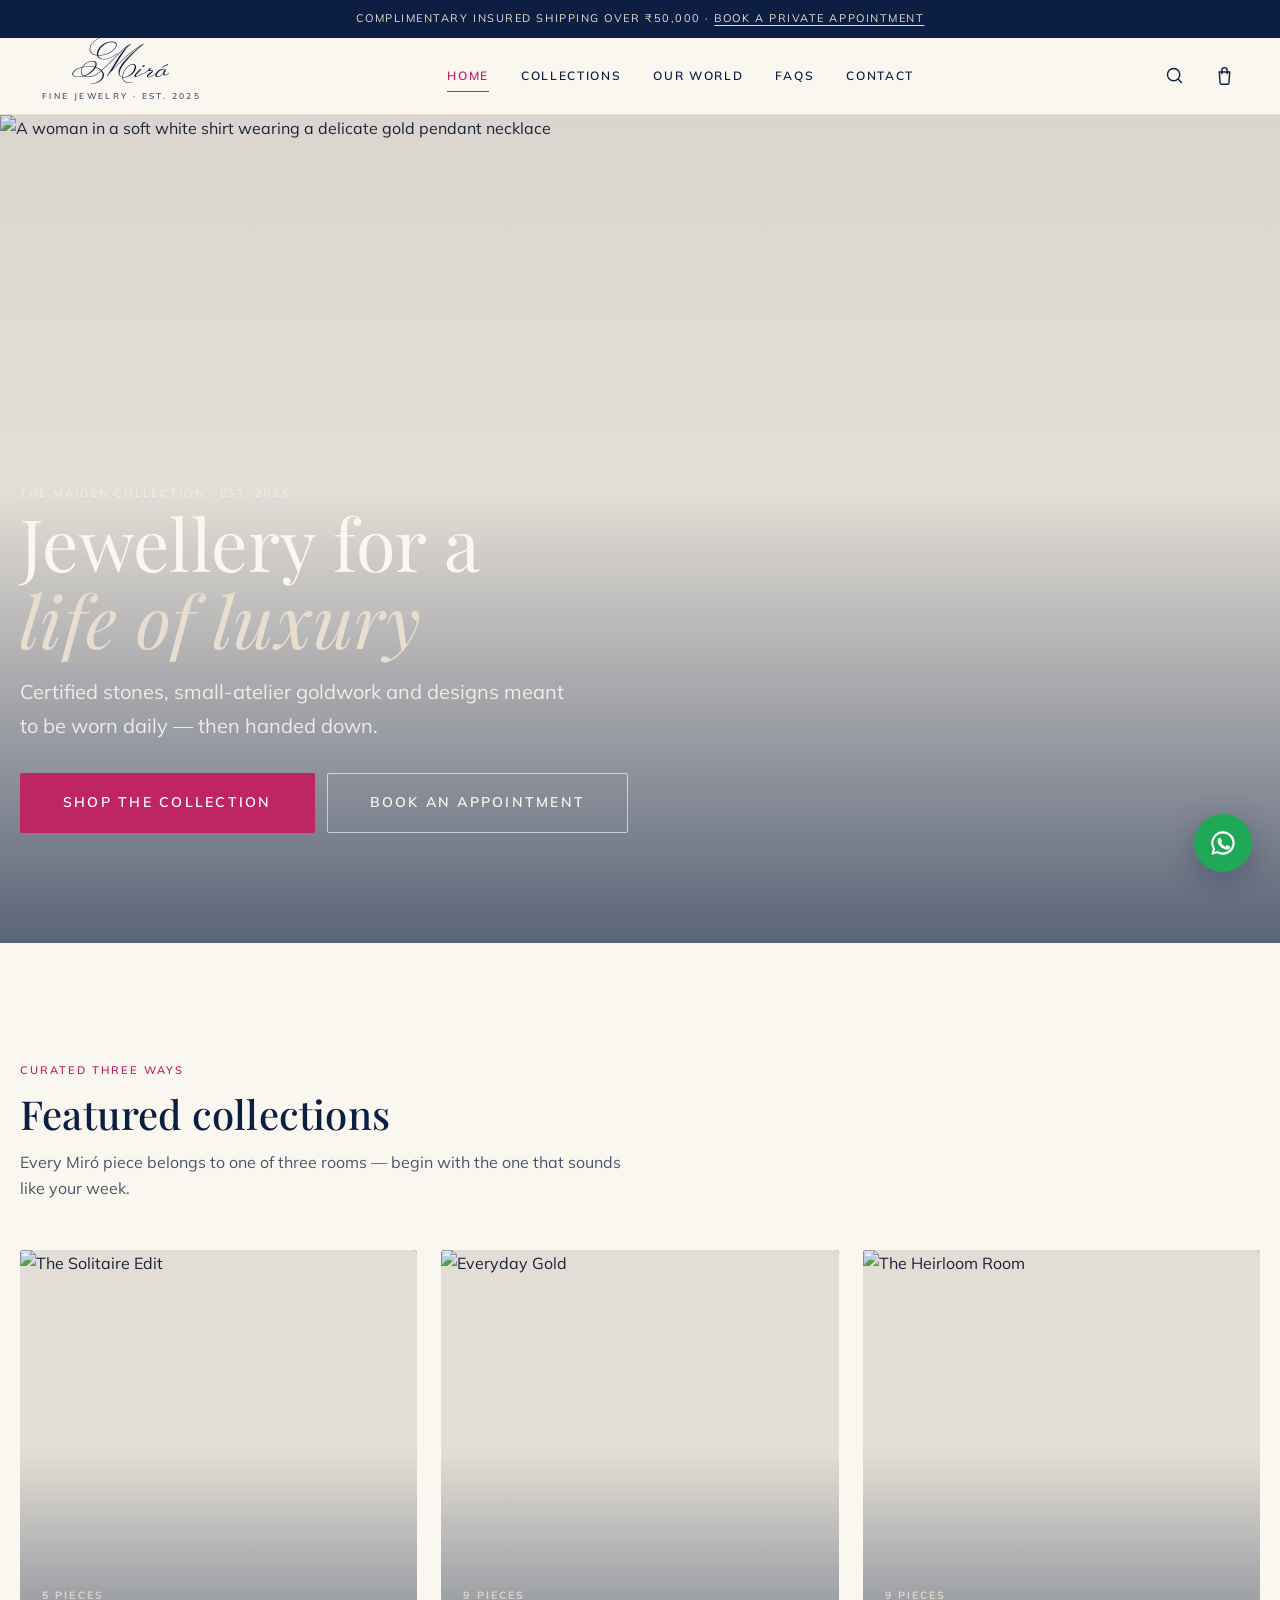
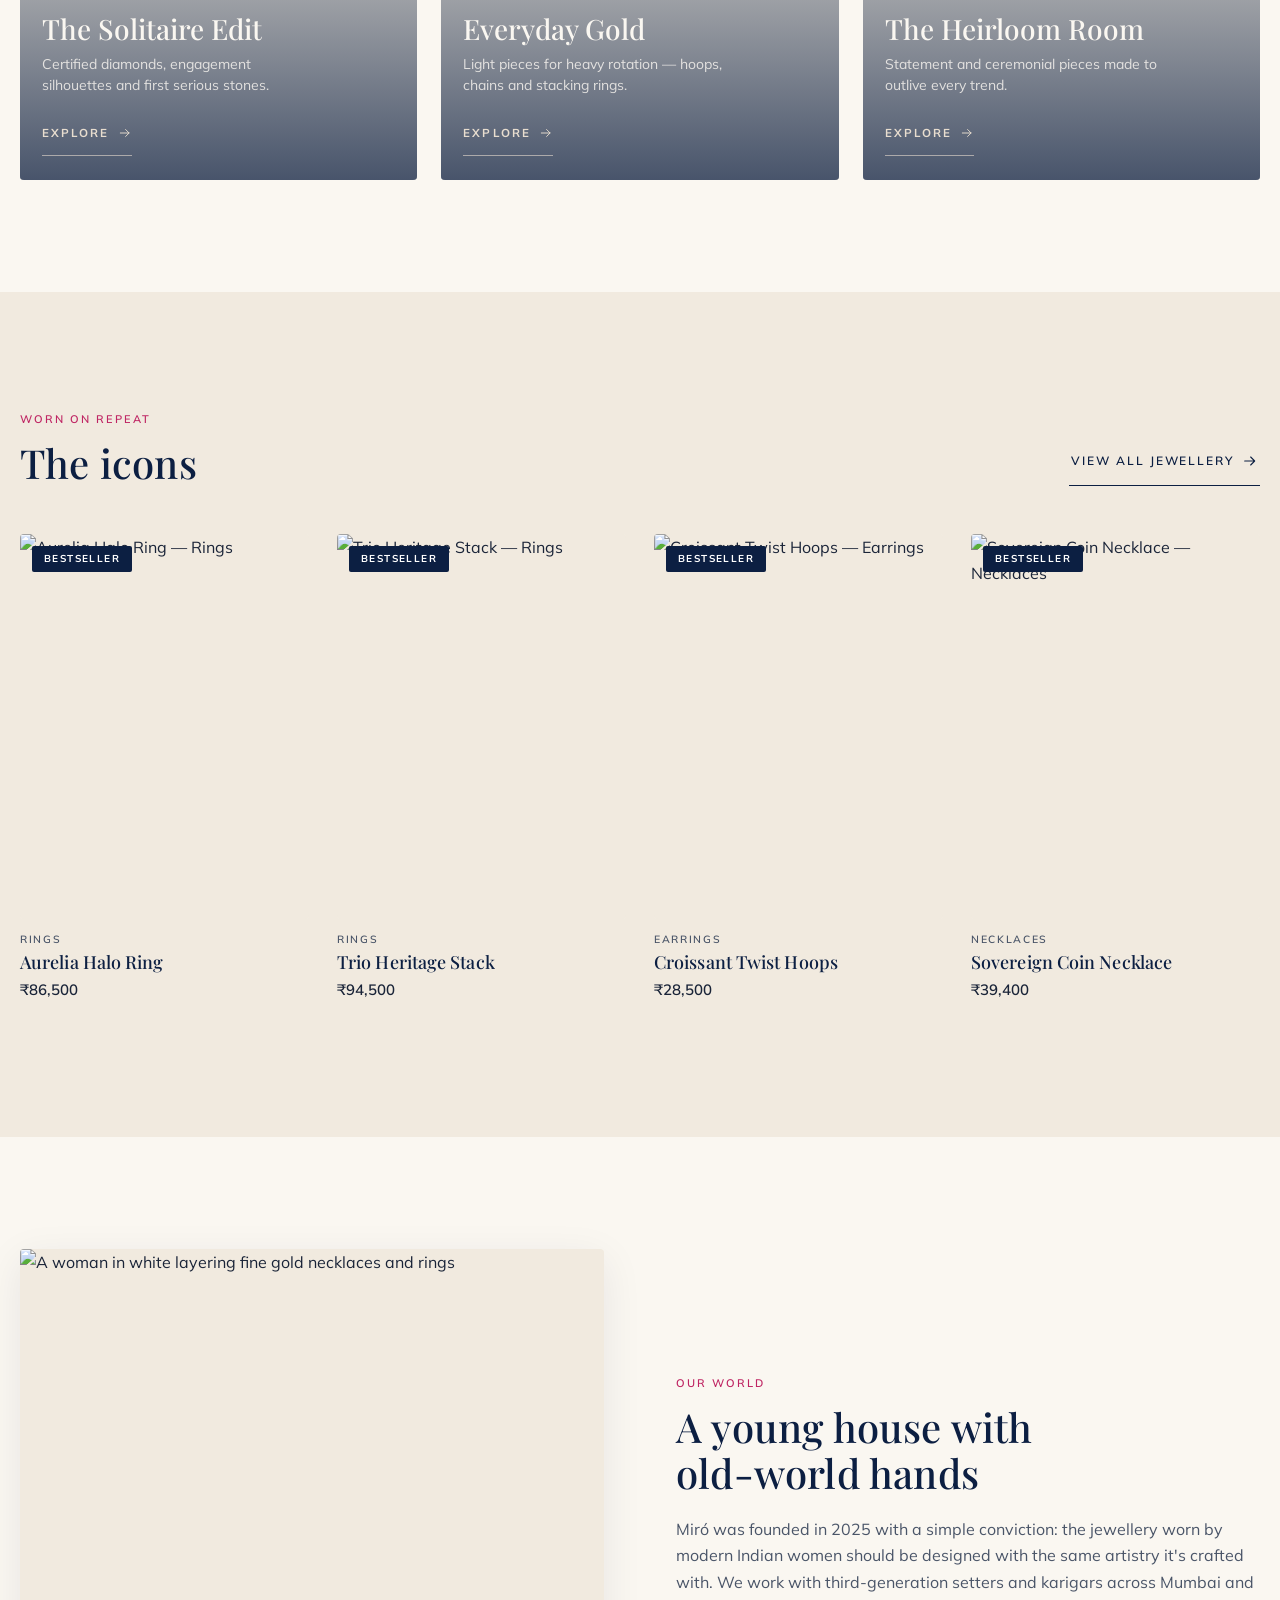
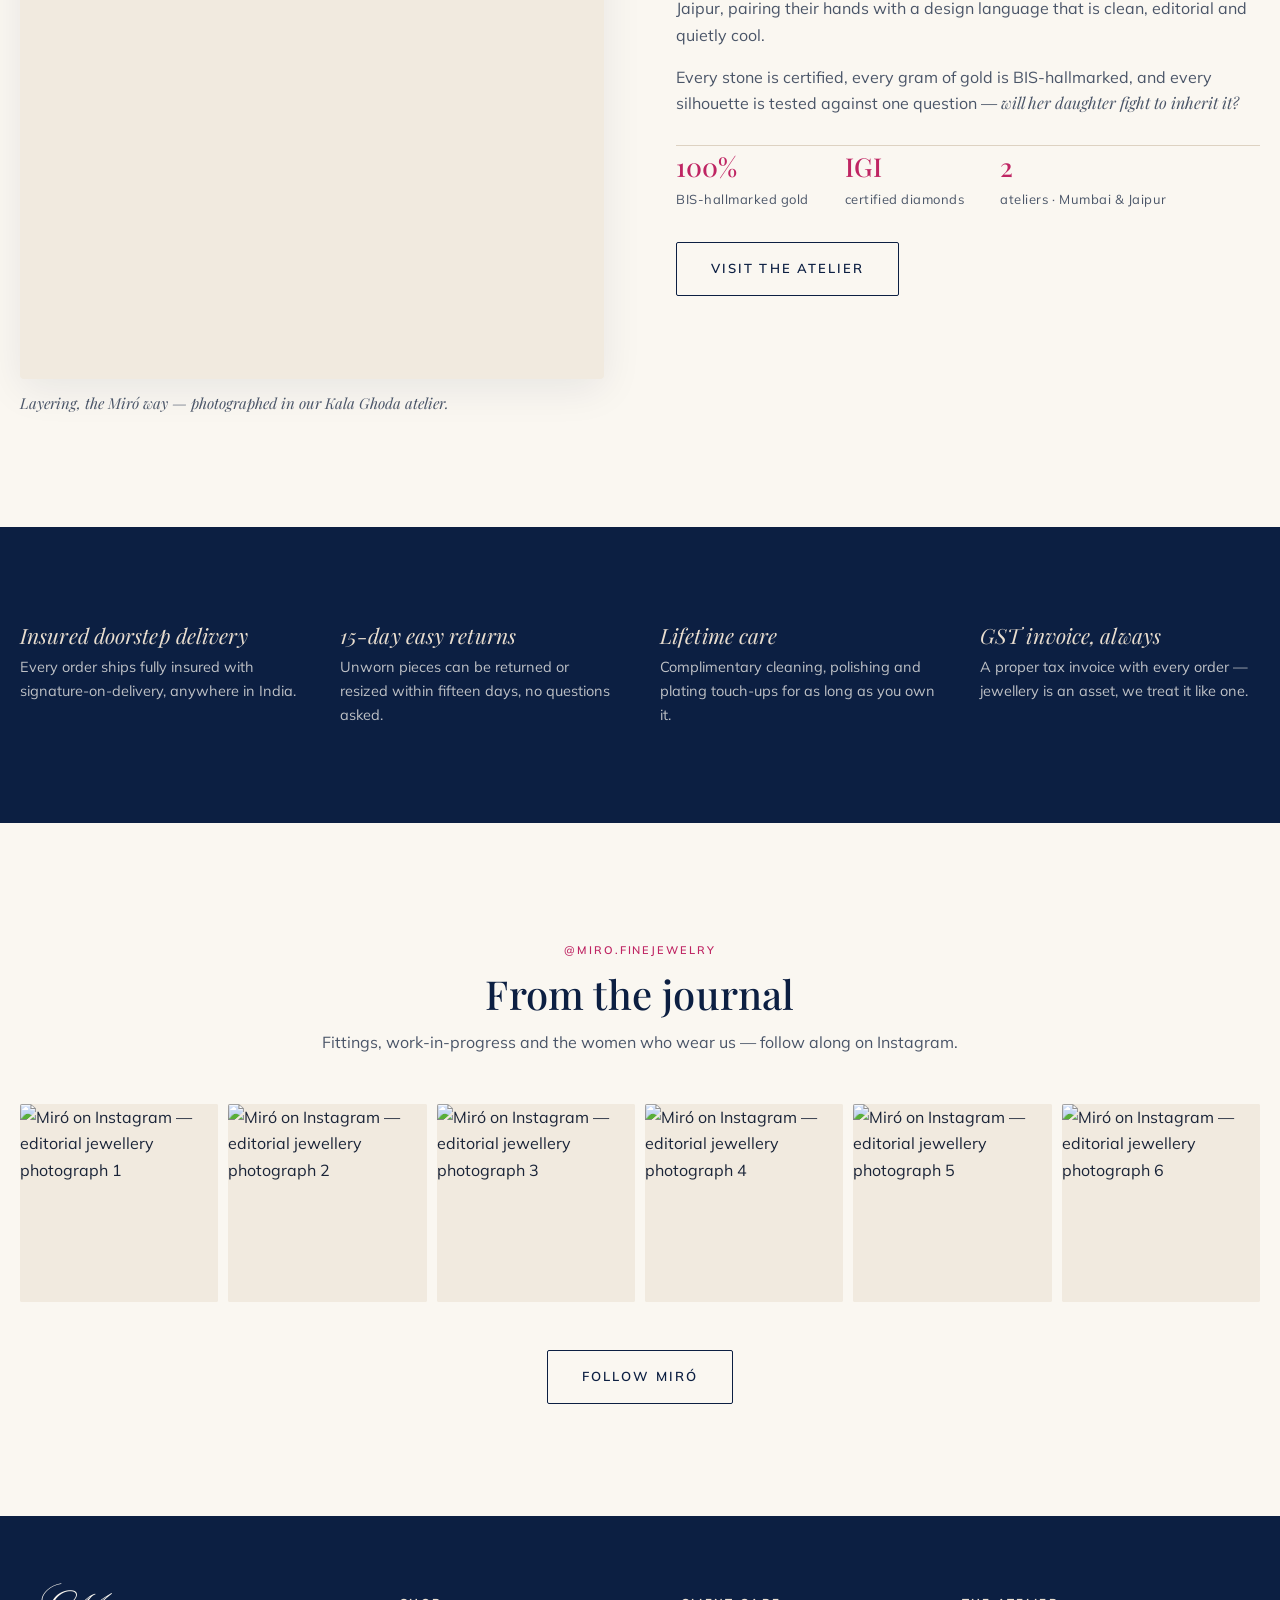
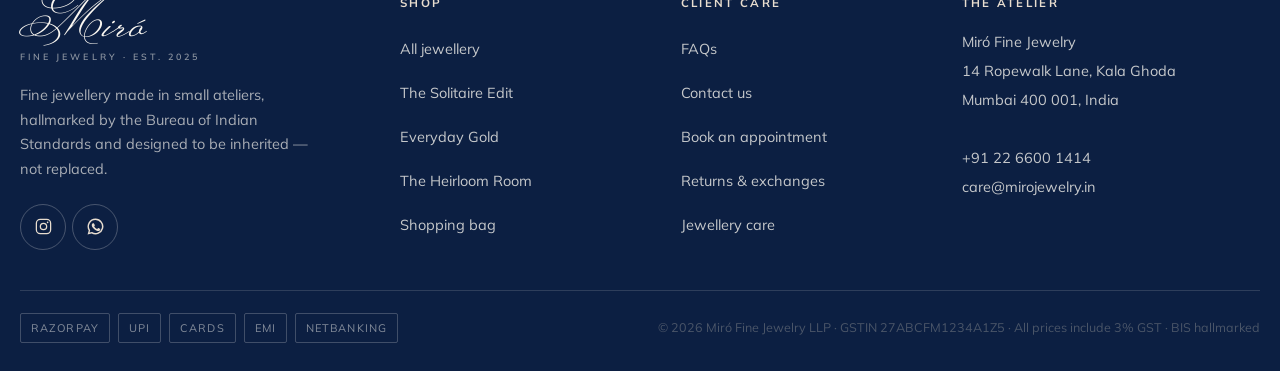
==== index.html @ 03d9c85d "Initial commit: Miró fine-jewelry static site" ====
<!DOCTYPE html>
<html lang="en">
<head>
  <meta charset="UTF-8">
  <meta name="viewport" content="width=device-width, initial-scale=1.0">
  <title>Miró Fine Jewelry — Luxury Jewellery, Made to be Inherited</title>
  <meta name="description" content="Miró is a fine jewellery house crafting BIS-hallmarked rings, earrings, necklaces and bracelets in small Indian ateliers. Certified diamonds, everyday gold and heirloom pieces.">
  <link rel="preconnect" href="https://fonts.googleapis.com">
  <link rel="preconnect" href="https://fonts.gstatic.com" crossorigin>
  <link href="https://fonts.googleapis.com/css2?family=Playfair+Display:ital,wght@0,400;0,500;0,600;1,400;1,500&family=Mulish:wght@300;400;500;600;700&family=Monsieur+La+Doulaise&display=swap" rel="stylesheet">
  <link rel="icon" href="data:image/svg+xml,%3Csvg xmlns='http://www.w3.org/2000/svg' viewBox='0 0 100 100'%3E%3Ccircle cx='50' cy='50' r='48' fill='%23bf2563'/%3E%3Ctext x='50' y='68' font-size='58' text-anchor='middle' fill='%23e8ddcf' font-family='Georgia,serif' font-style='italic'%3EM%3C/text%3E%3C/svg%3E">
  <link rel="stylesheet" href="assets/css/main.css">
  <link rel="stylesheet" href="assets/css/home.css">
  <script src="assets/js/analytics.js"></script>
</head>
<body data-page="home">
  <a class="skip-link" href="#main">Skip to content</a>
  <div id="site-chrome-top"></div>

  <main id="main">

    <!-- ============ Hero banner ============ -->
    <section class="hero" aria-label="Featured">
      <picture class="hero__media">
        <img
          src="https://images.unsplash.com/photo-1611652022419-a9419f74343d?w=1800&q=80&auto=format"
          alt="A woman in a soft white shirt wearing a delicate gold pendant necklace"
          fetchpriority="high">
      </picture>
      <div class="hero__veil" aria-hidden="true"></div>
      <div class="hero__content container">
        <p class="eyebrow eyebrow--teal reveal">The maiden collection · Est. 2025</p>
        <h1 class="display hero__title reveal reveal--d1">Jewellery for a<br>
          <em class="h-serif-italic">life of luxury</em></h1>
        <p class="hero__sub lede reveal reveal--d2">Certified stones, small-atelier goldwork and designs
          meant to be worn daily — then handed down.</p>
        <div class="hero__ctas reveal reveal--d3">
          <a class="btn btn--lg" href="collections.html">Shop the collection</a>
          <a class="btn btn--lg btn--ghost-light" href="contact.html">Book an appointment</a>
        </div>
      </div>
    </section>

    <!-- ============ Featured collections (3, side by side) ============ -->
    <section class="section" aria-labelledby="collections-title">
      <div class="container">
        <div class="section-head reveal">
          <p class="eyebrow">Curated three ways</p>
          <h2 id="collections-title">Featured collections</h2>
          <p class="measure">Every Miró piece belongs to one of three rooms — begin with the one
            that sounds like your week.</p>
        </div>
        <div class="grid grid--3 collection-grid js-collections reveal"></div>
      </div>
    </section>

    <!-- ============ Bestsellers rail ============ -->
    <section class="section section--cream-soft" aria-labelledby="bestsellers-title">
      <div class="container">
        <div class="section-head section-head--row reveal">
          <div>
            <p class="eyebrow">Worn on repeat</p>
            <h2 id="bestsellers-title">The icons</h2>
          </div>
          <a class="btn--text" href="collections.html">View all jewellery
            <svg viewBox="0 0 24 24" fill="none" stroke="currentColor" stroke-width="1.6" width="16" height="16" aria-hidden="true"><path d="M4 12h15M13 6l6 6-6 6" stroke-linecap="round" stroke-linejoin="round"/></svg>
          </a>
        </div>
        <div class="rail js-bestsellers reveal"></div>
      </div>
    </section>

    <!-- ============ About us — text with photo ============ -->
    <section class="section about" id="our-world" aria-labelledby="about-title">
      <div class="container about__grid">
        <figure class="about__media reveal">
          <img
            src="https://images.unsplash.com/photo-1633934542430-0905ccb5f050?w=1100&q=80&auto=format"
            alt="A woman in white layering fine gold necklaces and rings"
            loading="lazy" width="1100" height="1375">
          <figcaption class="about__caption h-serif-italic">Layering, the Miró way — photographed in our Kala Ghoda atelier.</figcaption>
        </figure>
        <div class="about__copy">
          <p class="eyebrow reveal">Our world</p>
          <h2 class="reveal reveal--d1">A young house with<br>old-world hands</h2>
          <div class="flow reveal reveal--d2">
            <p>Miró was founded in 2025 with a simple conviction: the jewellery worn by modern Indian
              women should be designed with the same artistry it's crafted with. We work with
              third-generation setters and karigars across Mumbai and Jaipur, pairing their hands with
              a design language that is clean, editorial and quietly cool.</p>
            <p>Every stone is certified, every gram of gold is BIS-hallmarked, and every silhouette is
              tested against one question — <em class="h-serif-italic">will her daughter fight to
              inherit it?</em></p>
          </div>
          <ul class="about__facts reveal reveal--d3" role="list">
            <li><strong>100%</strong><span>BIS-hallmarked gold</span></li>
            <li><strong>IGI</strong><span>certified diamonds</span></li>
            <li><strong>2</strong><span>ateliers · Mumbai &amp; Jaipur</span></li>
          </ul>
          <a class="btn btn--outline mt-5 reveal reveal--d3" href="contact.html">Visit the atelier</a>
        </div>
      </div>
    </section>

    <!-- ============ Service promises ============ -->
    <section class="section--navy promises" aria-label="Our promises">
      <div class="container">
        <ul class="promises__list" role="list">
          <li class="reveal">
            <h3 class="h-serif-italic">Insured doorstep delivery</h3>
            <p>Every order ships fully insured with signature-on-delivery, anywhere in India.</p>
          </li>
          <li class="reveal reveal--d1">
            <h3 class="h-serif-italic">15-day easy returns</h3>
            <p>Unworn pieces can be returned or resized within fifteen days, no questions asked.</p>
          </li>
          <li class="reveal reveal--d2">
            <h3 class="h-serif-italic">Lifetime care</h3>
            <p>Complimentary cleaning, polishing and plating touch-ups for as long as you own it.</p>
          </li>
          <li class="reveal reveal--d3">
            <h3 class="h-serif-italic">GST invoice, always</h3>
            <p>A proper tax invoice with every order — jewellery is an asset, we treat it like one.</p>
          </li>
        </ul>
      </div>
    </section>

    <!-- ============ Instagram gallery ============ -->
    <section class="section" aria-labelledby="insta-title">
      <div class="container">
        <div class="section-head text-center reveal">
          <p class="eyebrow">@miro.finejewelry</p>
          <h2 id="insta-title">From the journal</h2>
          <p>Fittings, work-in-progress and the women who wear us — follow along on Instagram.</p>
        </div>
      </div>
      <div class="container--wide container insta js-instagram reveal"></div>
      <div class="text-center mt-6 reveal">
        <a class="btn btn--outline" href="https://instagram.com/miro.finejewelry" target="_blank" rel="noopener">Follow Miró</a>
      </div>
    </section>

  </main>

  <div id="site-chrome-bottom"></div>
  <script src="assets/js/store.js"></script>
  <script src="assets/js/layout.js"></script>
  <script src="assets/js/home.js"></script>
</body>
</html>
---- assets/css/main.css ----
/* ============================================================
   Miró — Fine Jewelry · Design System
   Palette ratios per brand guide: raspberry+cream dominant,
   navy+teal secondary, copper/maroon hints only.
   Mobile-first. Base styles target ~375px.
   ============================================================ */

:root {
  /* Brand palette (from brand guidelines) */
  --raspberry: #bf2563;
  --raspberry-dark: #a11c53;
  --raspberry-tint: #f7e3ec;
  --cream: #e8ddcf;
  --cream-soft: #f1eadf;
  --navy: #0c1f42;
  --navy-soft: #16294f;
  --teal: #19908d;
  --teal-text: #0e6d6a; /* darker tier for teal *text* on light bg (AA); keep --teal for icons/fills */
  --teal-tint: #e2f0ef;
  --copper: #b54e26;
  --maroon: #6d1313;

  /* Derived neutrals */
  --paper: #faf7f1;
  --ink: #1a2438;
  --ink-soft: #4a5568;
  --line: #ddd2c2;
  --line-soft: #e9e1d4;
  --white: #ffffff;

  /* Type */
  /* Brief specifies Miller (title) + Avenir (body). Miller is a licensed
     print face with no free web version, so it leads the stack — a licensed
     install is honoured automatically — and Playfair Display (loaded from
     Google Fonts) is the matched web fallback everyone else sees. */
  --font-title: "Miller Display", "Miller", "Playfair Display", Georgia, "Times New Roman", serif;
  --font-body: "Avenir Next", "Avenir", "Mulish", "Helvetica Neue", Arial, sans-serif;
  --font-script: "Monsieur La Doulaise", "Snell Roundhand", cursive;

  /* Rhythm */
  --space-1: 4px;  --space-2: 8px;  --space-3: 16px; --space-4: 24px;
  --space-5: 32px; --space-6: 48px; --space-7: 64px; --space-8: 96px;
  --radius: 2px;
  --radius-lg: 4px;
  --shadow-soft: 0 10px 40px rgba(12, 31, 66, 0.08);
  --shadow-lift: 0 18px 60px rgba(12, 31, 66, 0.14);
  --header-h: 64px;
  --announce-h: 38px;
  --ease: cubic-bezier(0.25, 0.1, 0.25, 1);
}

/* ---------- Reset ---------- */
*, *::before, *::after { box-sizing: border-box; }
* { margin: 0; }
html { -webkit-text-size-adjust: 100%; scroll-behavior: smooth; }
body {
  font-family: var(--font-body);
  font-size: 16px;
  line-height: 1.65;
  color: var(--ink);
  background: var(--paper);
  -webkit-font-smoothing: antialiased;
  text-rendering: optimizeLegibility;
}
img, svg, video { display: block; max-width: 100%; }
img { height: auto; background: var(--cream-soft); }
input, button, textarea, select { font: inherit; color: inherit; }
button { cursor: pointer; background: none; border: none; padding: 0; }
a { color: inherit; text-decoration: none; }
ul[role="list"], ol[role="list"] { list-style: none; padding: 0; }
:focus-visible { outline: 2px solid var(--raspberry); outline-offset: 3px; border-radius: 1px; }

/* ---------- Typography ---------- */
h1, h2, h3, h4, .h-serif {
  font-family: var(--font-title);
  font-weight: 500;
  line-height: 1.15;
  color: var(--navy);
  letter-spacing: 0.005em;
}
h1 { font-size: clamp(34px, 6vw, 56px); }
h2 { font-size: clamp(28px, 4.5vw, 40px); }
h3 { font-size: clamp(20px, 3vw, 24px); }
h4 { font-size: 18px; }
.display { font-size: clamp(40px, 8vw, 72px); font-weight: 400; line-height: 1.06; }
.h-serif-italic { font-family: var(--font-title); font-style: italic; font-weight: 400; }
p { color: var(--ink-soft); }
.lede { font-size: clamp(17px, 2.2vw, 20px); line-height: 1.7; }
.eyebrow {
  display: inline-block;
  font-size: 11px;
  font-weight: 600;
  letter-spacing: 0.18em;
  text-transform: uppercase;
  color: var(--raspberry);
}
.eyebrow--navy { color: var(--navy); }
.eyebrow--teal { color: var(--teal-text); }
.measure { max-width: 62ch; }
.text-center { text-align: center; }
.muted { color: var(--ink-soft); }

.logo-script {
  font-family: var(--font-script);
  font-weight: 400;
  color: var(--navy);
  line-height: 1;
  letter-spacing: 0.01em;
}

/* ---------- Layout helpers ---------- */
.container { width: 100%; max-width: 1280px; margin-inline: auto; padding-inline: 20px; }
.container--narrow { max-width: 860px; }
.container--wide { max-width: 1440px; }
.section { padding-block: clamp(56px, 9vw, 112px); }
.section--tight { padding-block: clamp(36px, 6vw, 72px); }
.section--cream { background: var(--cream); }
.section--cream-soft { background: var(--cream-soft); }
.section--navy { background: var(--navy); }
.section--navy h1, .section--navy h2, .section--navy h3 { color: var(--paper); }
.section--navy p { color: rgba(250, 247, 241, 0.75); }
.grid { display: grid; gap: 20px; }
@media (min-width: 600px) {
  .grid--2 { grid-template-columns: repeat(2, 1fr); }
  .grid--3 { grid-template-columns: repeat(2, 1fr); }
  .grid--4 { grid-template-columns: repeat(2, 1fr); }
}
@media (min-width: 900px) {
  .grid--3 { grid-template-columns: repeat(3, 1fr); }
  .grid--4 { grid-template-columns: repeat(4, 1fr); }
  .grid { gap: 28px; }
}
.hairline { border: 0; border-top: 1px solid var(--line); }
.sr-only {
  position: absolute; width: 1px; height: 1px; padding: 0; margin: -1px;
  overflow: hidden; clip: rect(0 0 0 0); white-space: nowrap; border: 0;
}
.skip-link {
  position: absolute; top: -48px; left: 16px; z-index: 200;
  background: var(--navy); color: var(--paper);
  padding: 12px 20px; border-radius: var(--radius);
  transition: top 0.2s var(--ease);
}
.skip-link:focus { top: 12px; }

/* ---------- Buttons (large tap targets — client priority) ---------- */
.btn {
  display: inline-flex; align-items: center; justify-content: center; gap: 10px;
  min-height: 54px; padding: 14px 34px;
  background: var(--raspberry); color: var(--white);
  font-size: 13px; font-weight: 600; letter-spacing: 0.16em; text-transform: uppercase;
  border: 1px solid var(--raspberry); border-radius: var(--radius);
  transition: background 0.25s var(--ease), border-color 0.25s var(--ease),
              color 0.25s var(--ease), transform 0.25s var(--ease);
  -webkit-tap-highlight-color: transparent;
}
.btn:hover { background: var(--raspberry-dark); border-color: var(--raspberry-dark); }
.btn:active { transform: translateY(1px); }
.btn--outline { background: transparent; color: var(--navy); border-color: var(--navy); }
.btn--outline:hover { background: var(--navy); border-color: var(--navy); color: var(--paper); }
.btn--light { background: var(--paper); color: var(--navy); border-color: var(--paper); }
.btn--light:hover { background: var(--cream); border-color: var(--cream); }
.btn--ghost-light { background: transparent; color: var(--paper); border-color: rgba(250,247,241,.65); }
.btn--ghost-light:hover { background: rgba(250,247,241,.12); border-color: var(--paper); }
.btn--block { width: 100%; }
.btn--lg { min-height: 60px; padding: 16px 42px; font-size: 14px; }
.btn[disabled], .btn.is-disabled { opacity: 0.5; pointer-events: none; }
.btn--text {
  display: inline-flex; align-items: center; gap: 8px;
  min-height: 48px; padding: 8px 2px;
  font-size: 12px; font-weight: 600; letter-spacing: 0.16em; text-transform: uppercase;
  color: var(--navy); border-bottom: 1px solid var(--navy);
  transition: color 0.25s var(--ease), border-color 0.25s var(--ease), gap 0.25s var(--ease);
}
.btn--text:hover { color: var(--raspberry); border-color: var(--raspberry); gap: 12px; }
.btn--text.on-dark { color: var(--paper); border-color: rgba(250,247,241,.6); }
.btn--text.on-dark:hover { color: var(--cream); border-color: var(--cream); }

/* ---------- Badges ---------- */
.badge {
  display: inline-flex; align-items: center;
  padding: 5px 12px;
  font-size: 10px; font-weight: 700; letter-spacing: 0.14em; text-transform: uppercase;
  background: var(--teal); color: var(--white); border-radius: var(--radius);
}
.badge--new { background: var(--raspberry); }
.badge--bestseller { background: var(--navy); }
.badge--sale { background: var(--maroon); }

/* ---------- Forms ---------- */
.field { display: flex; flex-direction: column; gap: 8px; }
.field label {
  font-size: 12px; font-weight: 600; letter-spacing: 0.1em; text-transform: uppercase;
  color: var(--navy);
}
.field .hint { font-size: 13px; color: var(--ink-soft); }
.field .error-msg { font-size: 13px; color: var(--maroon); display: none; }
.field.has-error .error-msg { display: block; }
.field.has-error .input, .field.has-error .select, .field.has-error .textarea { border-color: var(--maroon); }
.input, .select, .textarea {
  width: 100%; min-height: 52px; padding: 14px 16px;
  background: var(--white); border: 1px solid var(--line); border-radius: var(--radius);
  color: var(--ink); transition: border-color 0.2s var(--ease), box-shadow 0.2s var(--ease);
  appearance: none;
}
.textarea { min-height: 140px; resize: vertical; }
.input:focus, .select:focus, .textarea:focus {
  outline: none; border-color: var(--raspberry);
  box-shadow: 0 0 0 3px rgba(191, 37, 99, 0.12);
}
.input::placeholder, .textarea::placeholder { color: #9aa1af; }
.select {
  background-image: url("data:image/svg+xml,%3Csvg xmlns='http://www.w3.org/2000/svg' width='12' height='8' viewBox='0 0 12 8'%3E%3Cpath d='M1 1l5 5 5-5' stroke='%230c1f42' stroke-width='1.5' fill='none' stroke-linecap='round'/%3E%3C/svg%3E");
  background-repeat: no-repeat; background-position: right 16px center;
  padding-right: 44px;
}
.checkbox-row { display: flex; align-items: flex-start; gap: 12px; cursor: pointer; }
.checkbox-row input[type="checkbox"] {
  width: 20px; height: 20px; margin-top: 2px; accent-color: var(--raspberry); flex: none;
}

/* ---------- Announcement bar ---------- */
.announce {
  background: var(--navy); color: var(--cream);
  font-size: 11px; letter-spacing: 0.14em; text-transform: uppercase;
  text-align: center; padding: 11px 16px; line-height: 1.45;
}
.announce a { color: var(--cream); text-decoration: underline; text-underline-offset: 3px; }

/* ---------- Header ---------- */
.site-header {
  position: sticky; top: 0; z-index: 120;
  background: rgba(250, 247, 241, 0.92);
  -webkit-backdrop-filter: blur(12px); backdrop-filter: blur(12px);
  border-bottom: 1px solid var(--line-soft);
}
.site-header__inner {
  display: flex; align-items: center; justify-content: space-between;
  gap: 12px; min-height: var(--header-h);
  max-width: 1440px; margin-inline: auto; padding-inline: 16px;
}
.site-header__logo { display: inline-flex; flex-direction: column; align-items: center; gap: 1px; padding: 6px 10px; }
.site-header__logo .logo-script { font-size: 34px; transform: translateY(-2px); }
.site-header__logo .logo-tag {
  font-size: 7.5px; letter-spacing: 0.28em; text-transform: uppercase;
  color: var(--ink-soft); font-weight: 600; white-space: nowrap;
}
.site-nav { display: none; }
.site-header__icons { display: flex; align-items: center; gap: 2px; }
.icon-btn {
  position: relative;
  display: inline-flex; align-items: center; justify-content: center;
  width: 48px; height: 48px; border-radius: 50%;
  color: var(--navy);
  transition: background 0.2s var(--ease), color 0.2s var(--ease);
}
.icon-btn:hover { background: var(--cream); color: var(--raspberry); }
.icon-btn svg { width: 21px; height: 21px; }
.cart-count {
  position: absolute; top: 5px; right: 3px;
  min-width: 18px; height: 18px; padding: 0 5px;
  display: flex; align-items: center; justify-content: center;
  background: var(--raspberry); color: var(--white);
  font-size: 10px; font-weight: 700; border-radius: 999px;
  transform: scale(0); transition: transform 0.25s var(--ease);
}
.cart-count.is-visible { transform: scale(1); }
.hamburger { display: inline-flex; }

@media (min-width: 900px) {
  .site-header__inner { padding-inline: 32px; min-height: 76px; }
  .hamburger { display: none; }
  .site-nav { display: flex; gap: 4px; }
  .site-nav a {
    display: inline-flex; align-items: center;
    padding: 12px 14px;
    font-size: 12px; font-weight: 600; letter-spacing: 0.14em; text-transform: uppercase;
    color: var(--navy); position: relative;
  }
  .site-nav a::after {
    content: ""; position: absolute; left: 14px; right: 14px; bottom: 6px;
    height: 1px; background: var(--raspberry);
    transform: scaleX(0); transform-origin: left;
    transition: transform 0.25s var(--ease);
  }
  .site-nav a:hover::after, .site-nav a[aria-current="page"]::after { transform: scaleX(1); }
  .site-nav a[aria-current="page"] { color: var(--raspberry); }
  .site-header__logo .logo-script { font-size: 40px; }
  .site-header__logo .logo-tag { font-size: 8.5px; }
}

/* ---------- Mobile drawer ---------- */
.drawer {
  position: fixed; inset: 0; z-index: 160;
  visibility: hidden; pointer-events: none;
}
.drawer.is-open { visibility: visible; pointer-events: auto; }
.drawer__scrim {
  position: absolute; inset: 0; background: rgba(12, 31, 66, 0.5);
  opacity: 0; transition: opacity 0.3s var(--ease);
}
.drawer.is-open .drawer__scrim { opacity: 1; }
.drawer__panel {
  position: absolute; top: 0; bottom: 0; left: 0;
  width: min(86vw, 380px);
  background: var(--paper);
  display: flex; flex-direction: column;
  transform: translateX(-102%);
  transition: transform 0.35s var(--ease);
  box-shadow: var(--shadow-lift);
}
.drawer.is-open .drawer__panel { transform: translateX(0); }
.drawer__head {
  display: flex; align-items: center; justify-content: space-between;
  padding: 14px 12px 14px 24px; border-bottom: 1px solid var(--line-soft);
}
.drawer__head .logo-script { font-size: 36px; }
.drawer__nav { display: flex; flex-direction: column; padding: 16px 8px; }
.drawer__nav a {
  padding: 16px 18px;
  font-size: 14px; font-weight: 600; letter-spacing: 0.12em; text-transform: uppercase;
  color: var(--navy); border-radius: var(--radius);
}
.drawer__nav a:hover, .drawer__nav a[aria-current="page"] { background: var(--cream); color: var(--raspberry); }
.drawer__foot {
  margin-top: auto; padding: 24px;
  border-top: 1px solid var(--line-soft);
  display: flex; flex-direction: column; gap: 14px;
  font-size: 14px; color: var(--ink-soft);
}
.drawer__foot a { display: inline-flex; align-items: center; gap: 10px; color: var(--navy); font-weight: 500; min-height: 48px; }
.drawer__foot svg { width: 18px; height: 18px; color: var(--teal); }

/* ---------- Search overlay ---------- */
.search-overlay {
  position: fixed; inset: 0; z-index: 170;
  background: var(--paper);
  visibility: hidden; opacity: 0;
  transition: opacity 0.3s var(--ease), visibility 0s 0.3s;
  overflow-y: auto;
}
.search-overlay.is-open { visibility: visible; opacity: 1; transition: opacity 0.3s var(--ease); }
.search-overlay__inner { max-width: 960px; margin-inline: auto; padding: 20px; }
.search-overlay__bar {
  display: flex; align-items: center; gap: 8px;
  border-bottom: 2px solid var(--navy);
  padding-bottom: 10px; margin-top: 26px;
}
.search-overlay__bar svg { width: 24px; height: 24px; color: var(--navy); flex: none; }
.search-overlay__input {
  flex: 1; min-width: 0; border: none; background: transparent; outline: none;
  font-family: var(--font-title); font-size: clamp(22px, 5vw, 34px); color: var(--navy);
}
.search-overlay__input::placeholder { color: #b6aa97; }
.search-overlay__close { position: absolute; top: 14px; right: 14px; }
.search-overlay__hint {
  margin-top: 14px; font-size: 12px; letter-spacing: 0.14em;
  text-transform: uppercase; color: var(--ink-soft);
}
.search-overlay__results { margin-top: 30px; padding-bottom: 60px; }
.search-overlay__results .grid { gap: 16px; }
.search-overlay__empty { padding: 48px 0; text-align: center; color: var(--ink-soft); }
.search-overlay__empty .h-serif-italic { font-size: 24px; color: var(--navy); display: block; margin-bottom: 8px; }

/* ---------- Product card ---------- */
.pcard { position: relative; display: flex; flex-direction: column; gap: 12px; }
.pcard__media {
  position: relative; overflow: hidden; border-radius: var(--radius-lg);
  aspect-ratio: 3 / 4; background: var(--cream-soft);
}
.pcard__media img {
  width: 100%; height: 100%; object-fit: cover;
  transition: transform 0.6s var(--ease), opacity 0.4s var(--ease);
}
.pcard:hover .pcard__media img, .pcard:focus-within .pcard__media img { transform: scale(1.05); }
.pcard__badge { position: absolute; top: 12px; left: 12px; z-index: 2; }
.pcard__body { display: flex; flex-direction: column; gap: 3px; }
.pcard__cat {
  font-size: 10.5px; font-weight: 600; letter-spacing: 0.16em;
  text-transform: uppercase; color: var(--ink-soft);
}
.pcard__name { font-family: var(--font-title); font-size: 18px; font-weight: 500; color: var(--navy); line-height: 1.3; }
.pcard__price { font-size: 15px; font-weight: 600; color: var(--ink); }
.pcard__price s { color: var(--ink-soft); font-weight: 400; margin-left: 8px; }
.pcard__link::after { content: ""; position: absolute; inset: 0; }
.pcard__link:focus-visible::after { outline: 2px solid var(--raspberry); outline-offset: 4px; }

/* ---------- Quantity stepper ---------- */
.qty {
  display: inline-flex; align-items: center;
  border: 1px solid var(--line); border-radius: var(--radius); background: var(--white);
}
.qty button {
  width: 48px; height: 48px; display: flex; align-items: center; justify-content: center;
  font-size: 20px; color: var(--navy); transition: background 0.2s var(--ease);
}
.qty button:hover { background: var(--cream-soft); }
.qty input {
  width: 44px; height: 48px; text-align: center; border: none; background: transparent;
  font-weight: 600; -moz-appearance: textfield;
}
.qty input::-webkit-outer-spin-button, .qty input::-webkit-inner-spin-button { -webkit-appearance: none; }

/* ---------- Option chips (metal / size selectors) ---------- */
.chips { display: flex; flex-wrap: wrap; gap: 10px; }
.chip {
  display: inline-flex; align-items: center; justify-content: center;
  min-height: 48px; min-width: 52px; padding: 10px 18px;
  border: 1px solid var(--line); border-radius: var(--radius);
  background: var(--white); color: var(--ink);
  font-size: 13px; font-weight: 500;
  transition: border-color 0.2s var(--ease), background 0.2s var(--ease), color 0.2s var(--ease);
}
.chip:hover { border-color: var(--navy); }
.chip[aria-pressed="true"], .chip.is-selected {
  border-color: var(--navy); background: var(--navy); color: var(--paper);
}

/* ---------- Accordion ---------- */
.accordion { border-top: 1px solid var(--line); }
.accordion__item { border-bottom: 1px solid var(--line); }
.accordion__trigger {
  width: 100%; display: flex; align-items: center; justify-content: space-between; gap: 16px;
  padding: 20px 4px; text-align: left;
  font-family: var(--font-title); font-size: 17px; font-weight: 500; color: var(--navy);
  transition: color 0.2s var(--ease);
}
.accordion__trigger:hover { color: var(--raspberry); }
.accordion__icon { flex: none; width: 22px; height: 22px; position: relative; }
.accordion__icon::before, .accordion__icon::after {
  content: ""; position: absolute; inset: 0; margin: auto;
  background: currentColor; transition: transform 0.3s var(--ease);
}
.accordion__icon::before { width: 14px; height: 1.5px; }
.accordion__icon::after { width: 1.5px; height: 14px; }
.accordion__trigger[aria-expanded="true"] .accordion__icon::after { transform: rotate(90deg); }
.accordion__panel { overflow: hidden; max-height: 0; transition: max-height 0.35s var(--ease); }
.accordion__content { padding: 2px 4px 24px; color: var(--ink-soft); }
.accordion__content p + p { margin-top: 10px; }

/* ---------- Footer ---------- */
.site-footer { background: var(--navy); color: rgba(250, 247, 241, 0.78); }
.site-footer a { transition: color 0.2s var(--ease); }
.site-footer a:hover { color: var(--cream); }
.site-footer__main {
  display: grid; gap: 40px;
  padding: clamp(48px, 7vw, 80px) 0 40px;
}
.site-footer__brand .logo-script { color: var(--paper); font-size: 52px; }
.site-footer__brand .logo-tag {
  display: block; margin-top: 2px;
  font-size: 9px; letter-spacing: 0.34em; text-transform: uppercase;
  color: rgba(250, 247, 241, 0.55); font-weight: 600;
}
.site-footer__brand p { margin-top: 18px; max-width: 34ch; font-size: 14.5px; line-height: 1.7; color: rgba(250, 247, 241, 0.66); }
.site-footer__social { display: flex; gap: 6px; margin-top: 22px; }
.site-footer__social a {
  display: inline-flex; align-items: center; justify-content: center;
  width: 46px; height: 46px; border: 1px solid rgba(250, 247, 241, 0.25); border-radius: 50%;
  color: var(--cream);
}
.site-footer__social a:hover { border-color: var(--cream); background: rgba(250,247,241,.08); }
.site-footer__social svg { width: 19px; height: 19px; }
.site-footer__col h4 {
  font-family: var(--font-body); font-size: 11.5px; font-weight: 700;
  letter-spacing: 0.2em; text-transform: uppercase; color: var(--cream);
  margin-bottom: 18px;
}
.site-footer__col ul { list-style: none; padding: 0; display: flex; flex-direction: column; gap: 0; }
.site-footer__col li a { display: inline-flex; min-height: 44px; align-items: center; font-size: 14.5px; }
.site-footer__col address { font-style: normal; font-size: 14.5px; line-height: 2; }
.site-footer__bottom {
  border-top: 1px solid rgba(250, 247, 241, 0.14);
  padding: 22px 0 28px;
  display: flex; flex-direction: column; gap: 12px;
  font-size: 12.5px; color: rgba(250, 247, 241, 0.5);
}
.site-footer__pay { display: flex; align-items: center; flex-wrap: wrap; gap: 8px; font-size: 11px; letter-spacing: 0.1em; text-transform: uppercase; }
.site-footer__pay span { border: 1px solid rgba(250,247,241,.22); border-radius: var(--radius); padding: 5px 10px; }
@media (min-width: 700px) {
  .site-footer__main { grid-template-columns: 1.4fr 1fr 1fr 1.2fr; gap: 32px; }
  .site-footer__bottom { flex-direction: row; align-items: center; justify-content: space-between; }
}

/* ---------- WhatsApp float ---------- */
.wa-float {
  position: fixed; right: 18px; bottom: 18px; z-index: 110;
  display: flex; align-items: center; justify-content: center;
  width: 58px; height: 58px; border-radius: 50%;
  background: #1fa855; color: var(--white);
  box-shadow: 0 10px 30px rgba(12, 31, 66, 0.28);
  transition: transform 0.25s var(--ease), box-shadow 0.25s var(--ease);
}
.wa-float:hover { transform: translateY(-3px) scale(1.04); box-shadow: 0 16px 40px rgba(12,31,66,.34); }
.wa-float svg { width: 28px; height: 28px; }
@media (min-width: 900px) { .wa-float { right: 28px; bottom: 28px; } }

/* ---------- Reveal on scroll ---------- */
.reveal { opacity: 0; transform: translateY(26px); transition: opacity 0.7s var(--ease), transform 0.7s var(--ease); }
.reveal.is-visible { opacity: 1; transform: none; }
.reveal--d1 { transition-delay: 0.08s; }
.reveal--d2 { transition-delay: 0.16s; }
.reveal--d3 { transition-delay: 0.24s; }
@media (prefers-reduced-motion: reduce) {
  html { scroll-behavior: auto; }
  .reveal { opacity: 1; transform: none; transition: none; }
  *, *::before, *::after { animation-duration: 0.001s !important; transition-duration: 0.001s !important; }
}

/* ---------- Page hero (shared inner-page banner) ---------- */
.page-hero { background: var(--cream); text-align: center; padding: clamp(44px, 7vw, 84px) 0; }
.page-hero .eyebrow { margin-bottom: 14px; }
/* raspberry at 11px on cream is 4.28:1 — darken inside cream heroes for AA */
.page-hero .eyebrow:not(.eyebrow--navy):not(.eyebrow--teal) { color: var(--raspberry-dark); }
.page-hero p { max-width: 56ch; margin: 14px auto 0; }

/* ---------- Breadcrumbs ---------- */
.crumbs { display: flex; flex-wrap: wrap; gap: 6px; align-items: center; font-size: 12px; letter-spacing: .08em; text-transform: uppercase; color: var(--ink-soft); }
.crumbs a { display: inline-flex; align-items: center; min-height: 44px; color: var(--ink-soft); border-bottom: 1px solid transparent; }
.crumbs a:hover { color: var(--raspberry); }
.crumbs span[aria-hidden] { color: var(--line); }
.crumbs .current { color: var(--navy); font-weight: 600; }

/* ---------- Toast ---------- */
.toast {
  position: fixed; left: 50%; bottom: 92px; z-index: 180;
  transform: translate(-50%, 20px); opacity: 0; pointer-events: none;
  background: var(--navy); color: var(--paper);
  padding: 14px 26px; border-radius: var(--radius-lg);
  font-size: 14px; box-shadow: var(--shadow-lift);
  transition: transform 0.3s var(--ease), opacity 0.3s var(--ease);
  max-width: calc(100vw - 40px); text-align: center;
}
.toast.is-visible { transform: translate(-50%, 0); opacity: 1; }
.toast a { color: var(--cream); text-decoration: underline; text-underline-offset: 3px; pointer-events: auto; }

/* ---------- Utility ---------- */
.no-scroll { overflow: hidden; }
.flow > * + * { margin-top: var(--space-3); }
.mt-2 { margin-top: var(--space-2); } .mt-3 { margin-top: var(--space-3); }
.mt-4 { margin-top: var(--space-4); } .mt-5 { margin-top: var(--space-5); }
.mt-6 { margin-top: var(--space-6); }
---- assets/css/home.css ----
/* ============================================================
   Miró — Home page styles (mobile-first)
   ============================================================ */

/* ---------- Section heads ---------- */
.section-head { margin-bottom: clamp(28px, 5vw, 48px); }
.section-head .eyebrow { margin-bottom: 12px; }
.section-head p:not(.eyebrow) { margin-top: 12px; }
.section-head--row {
  display: flex; flex-wrap: wrap; align-items: flex-end;
  justify-content: space-between; gap: 16px;
}

/* ---------- Hero ---------- */
.hero {
  position: relative;
  min-height: 86svh;
  display: flex; align-items: flex-end;
  overflow: hidden;
  background: var(--navy);
}
.hero__media, .hero__media img {
  position: absolute; inset: 0; width: 100%; height: 100%;
  object-fit: cover; object-position: 62% 30%;
}
.hero__veil {
  position: absolute; inset: 0;
  background:
    linear-gradient(180deg, rgba(12,31,66,0.10) 0%, rgba(12,31,66,0.06) 45%, rgba(12,31,66,0.66) 100%);
}
.hero__content {
  position: relative; z-index: 2;
  padding-block: clamp(48px, 8vw, 96px);
  text-align: center;
}
/* --teal-text is tuned for light backgrounds; on the dark hero use the light tint */
.hero__content .eyebrow { color: var(--teal-tint); }
.hero__title { color: var(--paper); }
.hero__title em { color: var(--cream); }
.hero__sub {
  color: rgba(250, 247, 241, 0.88);
  max-width: 46ch; margin: 18px auto 0;
}
.hero__ctas {
  display: flex; flex-direction: column; gap: 12px;
  margin-top: 30px;
}
@media (min-width: 600px) {
  .hero__ctas { flex-direction: row; justify-content: center; }
}
@media (min-width: 900px) {
  .hero { min-height: 92svh; }
  .hero__content { text-align: left; padding-bottom: 110px; }
  .hero__sub { margin-inline: 0; }
  .hero__ctas { justify-content: flex-start; }
  .hero__media img { object-position: 55% 25%; }
}

/* ---------- Featured collections ---------- */
.collection-grid { gap: 16px; }
.ccard {
  position: relative; display: block;
  border-radius: var(--radius-lg); overflow: hidden;
  aspect-ratio: 3 / 4;
  background: var(--navy);
}
.ccard img {
  width: 100%; height: 100%; object-fit: cover;
  transition: transform 0.7s var(--ease), opacity 0.5s var(--ease);
  opacity: 0.94;
}
.ccard:hover img, .ccard:focus-visible img { transform: scale(1.05); opacity: 1; }
.ccard__veil {
  position: absolute; inset: 0;
  background: linear-gradient(180deg, rgba(12,31,66,0) 38%, rgba(12,31,66,0.72) 100%);
}
.ccard__body {
  position: absolute; inset-inline: 0; bottom: 0; z-index: 2;
  padding: 22px 22px 24px;
  color: var(--paper);
  /* children are <span>s for inline semantics; flex column stacks them
     as if they were block-level without changing the markup */
  display: flex; flex-direction: column;
}
.ccard__kicker {
  font-size: 10.5px; font-weight: 700; letter-spacing: 0.2em;
  text-transform: uppercase; color: var(--cream); opacity: 0.85;
}
.ccard__name {
  font-family: var(--font-title); font-weight: 500; color: var(--paper);
  font-size: clamp(22px, 2.6vw, 28px); line-height: 1.2;
  margin-top: 8px;
}
.ccard__tag { font-size: 14px; line-height: 1.5; color: rgba(250,247,241,0.82); margin-top: 8px; max-width: 34ch; }
.ccard__cta {
  align-self: flex-start;
  display: inline-flex; align-items: center; gap: 8px;
  margin-top: 16px; min-height: 44px;
  font-size: 11.5px; font-weight: 700; letter-spacing: 0.18em; text-transform: uppercase;
  color: var(--cream); border-bottom: 1px solid rgba(232,221,207,0.6);
  transition: gap 0.25s var(--ease);
}
.ccard:hover .ccard__cta { gap: 13px; }
@media (min-width: 900px) {
  .collection-grid { gap: 24px; }
}

/* ---------- Bestsellers rail ---------- */
.rail {
  display: grid; grid-auto-flow: column; grid-auto-columns: 72%;
  gap: 16px; overflow-x: auto; padding-bottom: 10px;
  scroll-snap-type: x mandatory;
  -webkit-overflow-scrolling: touch;
  scrollbar-width: none;
}
.rail::-webkit-scrollbar { display: none; }
.rail .pcard { scroll-snap-align: start; }
@media (min-width: 600px) { .rail { grid-auto-columns: 42%; } }
@media (min-width: 900px) {
  .rail { grid-auto-flow: row; grid-template-columns: repeat(4, 1fr); gap: 28px; overflow: visible; }
}

/* ---------- About ---------- */
.about__grid { display: grid; gap: 36px; align-items: center; }
.about__media { position: relative; }
.about__media img {
  width: 100%; border-radius: var(--radius-lg);
  aspect-ratio: 4 / 5; object-fit: cover;
  box-shadow: var(--shadow-soft);
}
.about__caption {
  margin-top: 12px; font-size: 15px; color: var(--ink-soft);
}
.about__copy h2 { margin-top: 10px; margin-bottom: 20px; }
.about__facts {
  display: flex; flex-wrap: wrap; gap: 14px 36px;
  margin-top: 28px; padding-top: 24px;
  border-top: 1px solid var(--line);
}
.about__facts li { display: flex; flex-direction: column; }
.about__facts strong {
  font-family: var(--font-title); font-size: 26px; font-weight: 500; color: var(--raspberry);
}
.about__facts span { font-size: 13px; color: var(--ink-soft); letter-spacing: 0.04em; }
@media (min-width: 900px) {
  .about__grid { grid-template-columns: 1fr 1fr; gap: 72px; }
}

/* ---------- Promises (navy band) ---------- */
.promises { padding-block: clamp(56px, 8vw, 96px); }
.promises__list { display: grid; gap: 32px; }
.promises__list h3 { font-size: 21px; color: var(--cream); }
.promises__list p { margin-top: 8px; font-size: 14.5px; }
@media (min-width: 600px) { .promises__list { grid-template-columns: repeat(2, 1fr); } }
@media (min-width: 1100px) { .promises__list { grid-template-columns: repeat(4, 1fr); gap: 40px; } }

/* ---------- Instagram gallery ---------- */
.insta {
  display: grid; grid-template-columns: repeat(2, 1fr); gap: 10px;
}
.insta a {
  position: relative; display: block; overflow: hidden;
  aspect-ratio: 1; border-radius: var(--radius);
  background: var(--cream-soft);
}
.insta img {
  width: 100%; height: 100%; object-fit: cover;
  transition: transform 0.6s var(--ease);
}
.insta a:hover img, .insta a:focus-visible img { transform: scale(1.06); }
.insta__veil {
  position: absolute; inset: 0; z-index: 2;
  display: flex; align-items: center; justify-content: center;
  background: rgba(12, 31, 66, 0);
  color: transparent;
  transition: background 0.3s var(--ease), color 0.3s var(--ease);
}
.insta a:hover .insta__veil, .insta a:focus-visible .insta__veil {
  background: rgba(12, 31, 66, 0.45); color: var(--paper);
}
.insta__veil svg { width: 26px; height: 26px; }
@media (min-width: 700px) { .insta { grid-template-columns: repeat(3, 1fr); } }
@media (min-width: 1100px) { .insta { grid-template-columns: repeat(6, 1fr); } }
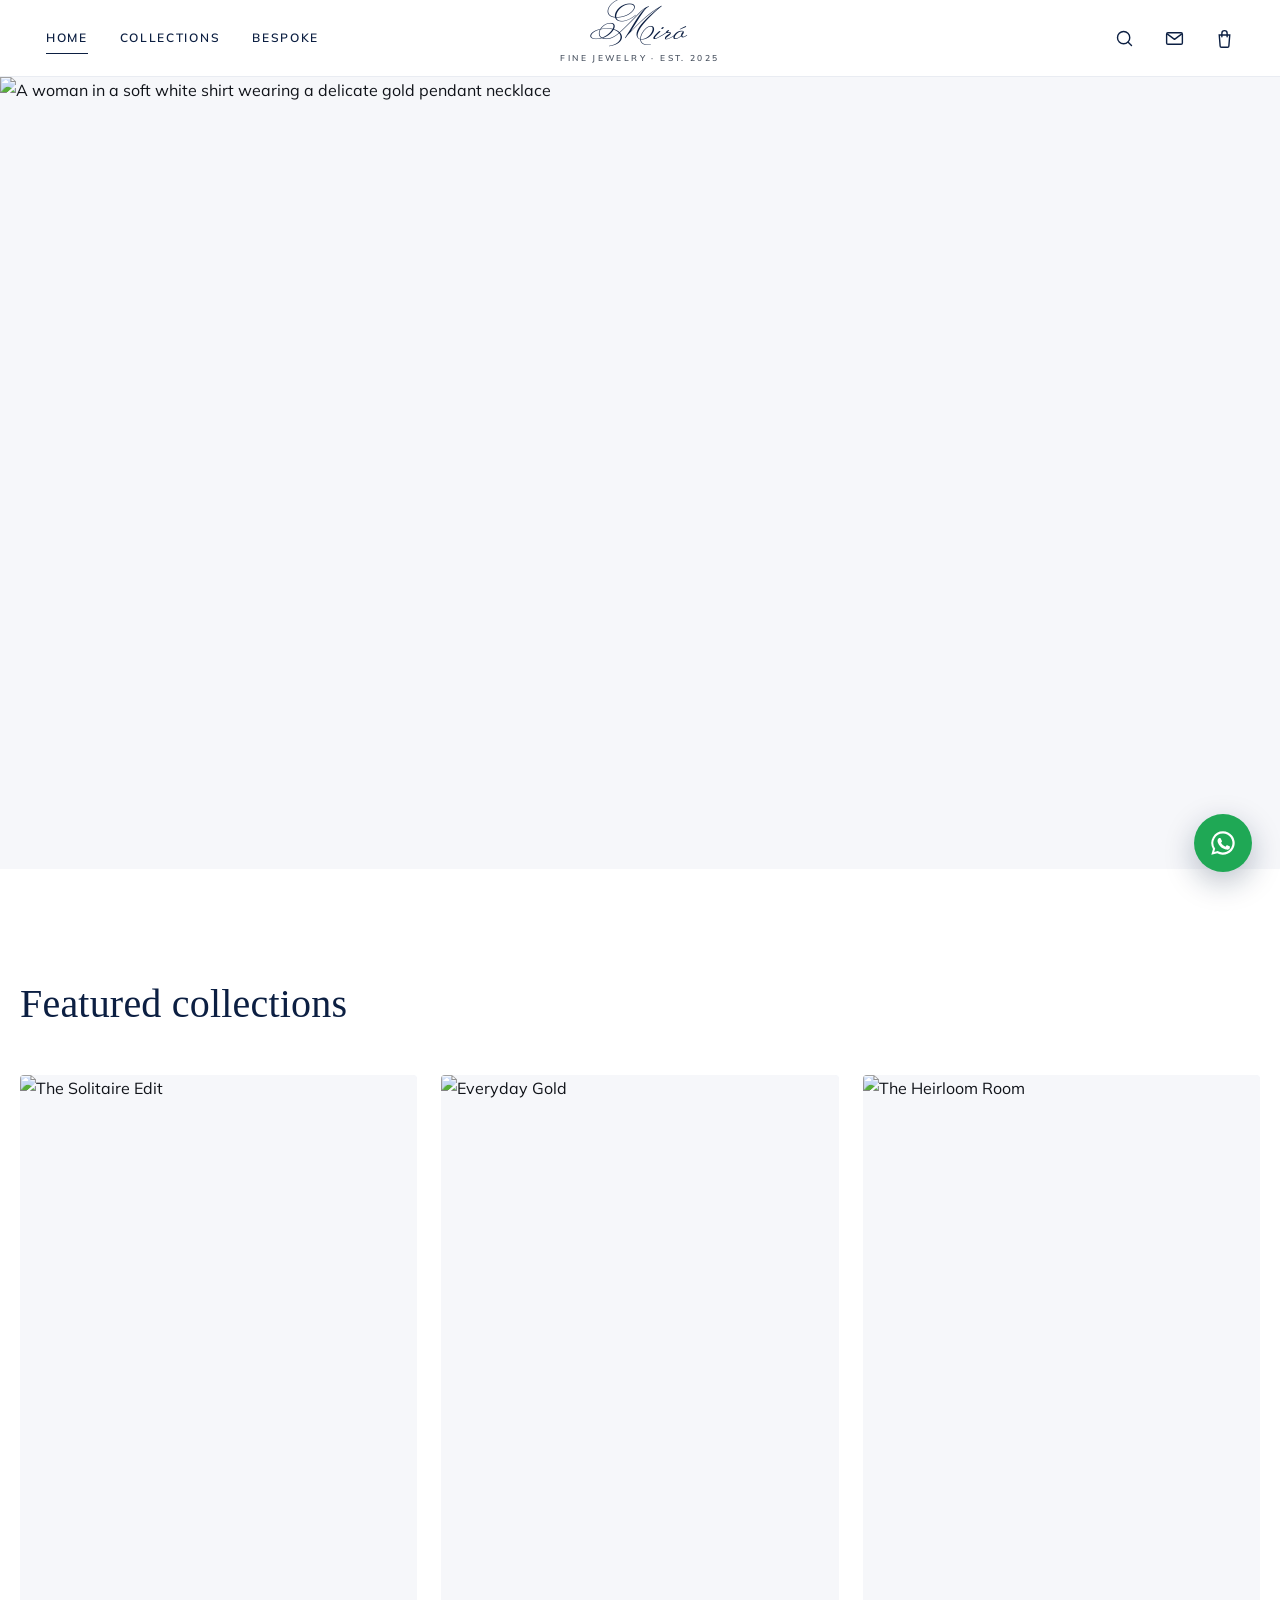
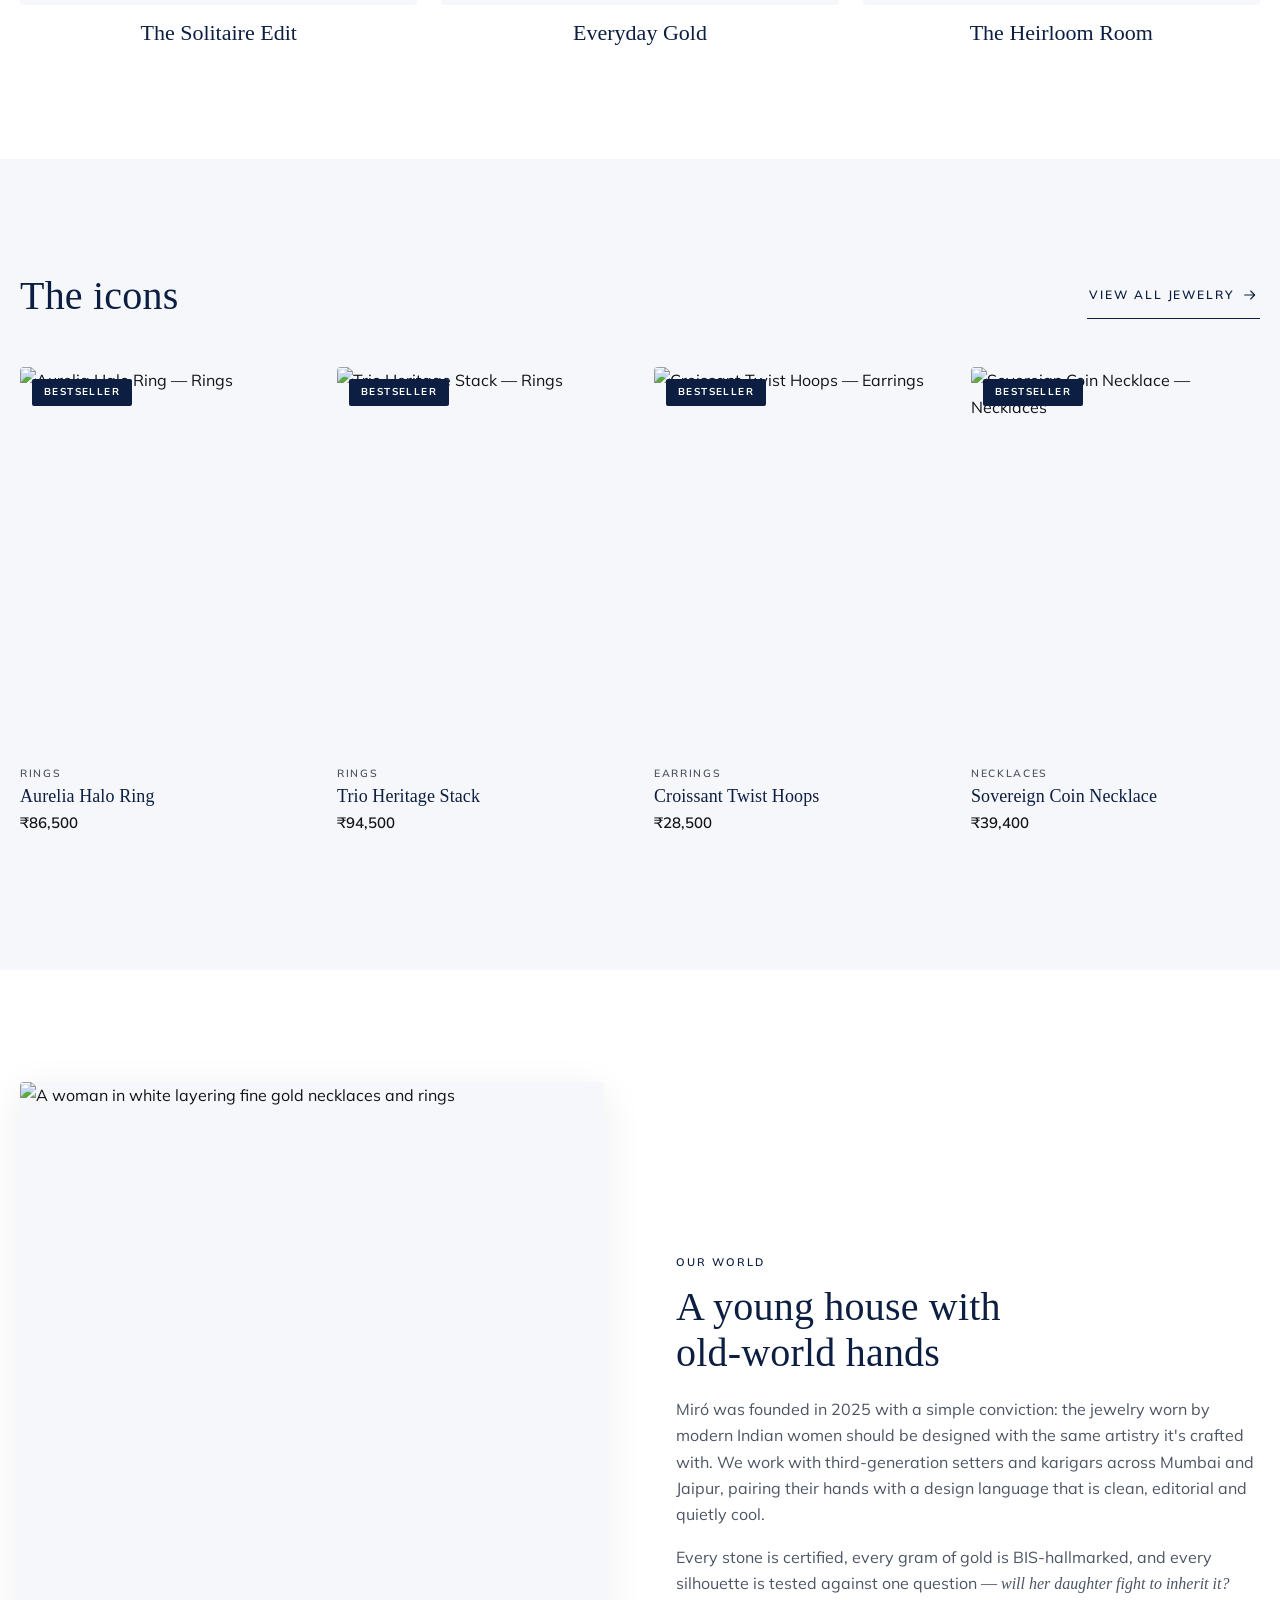
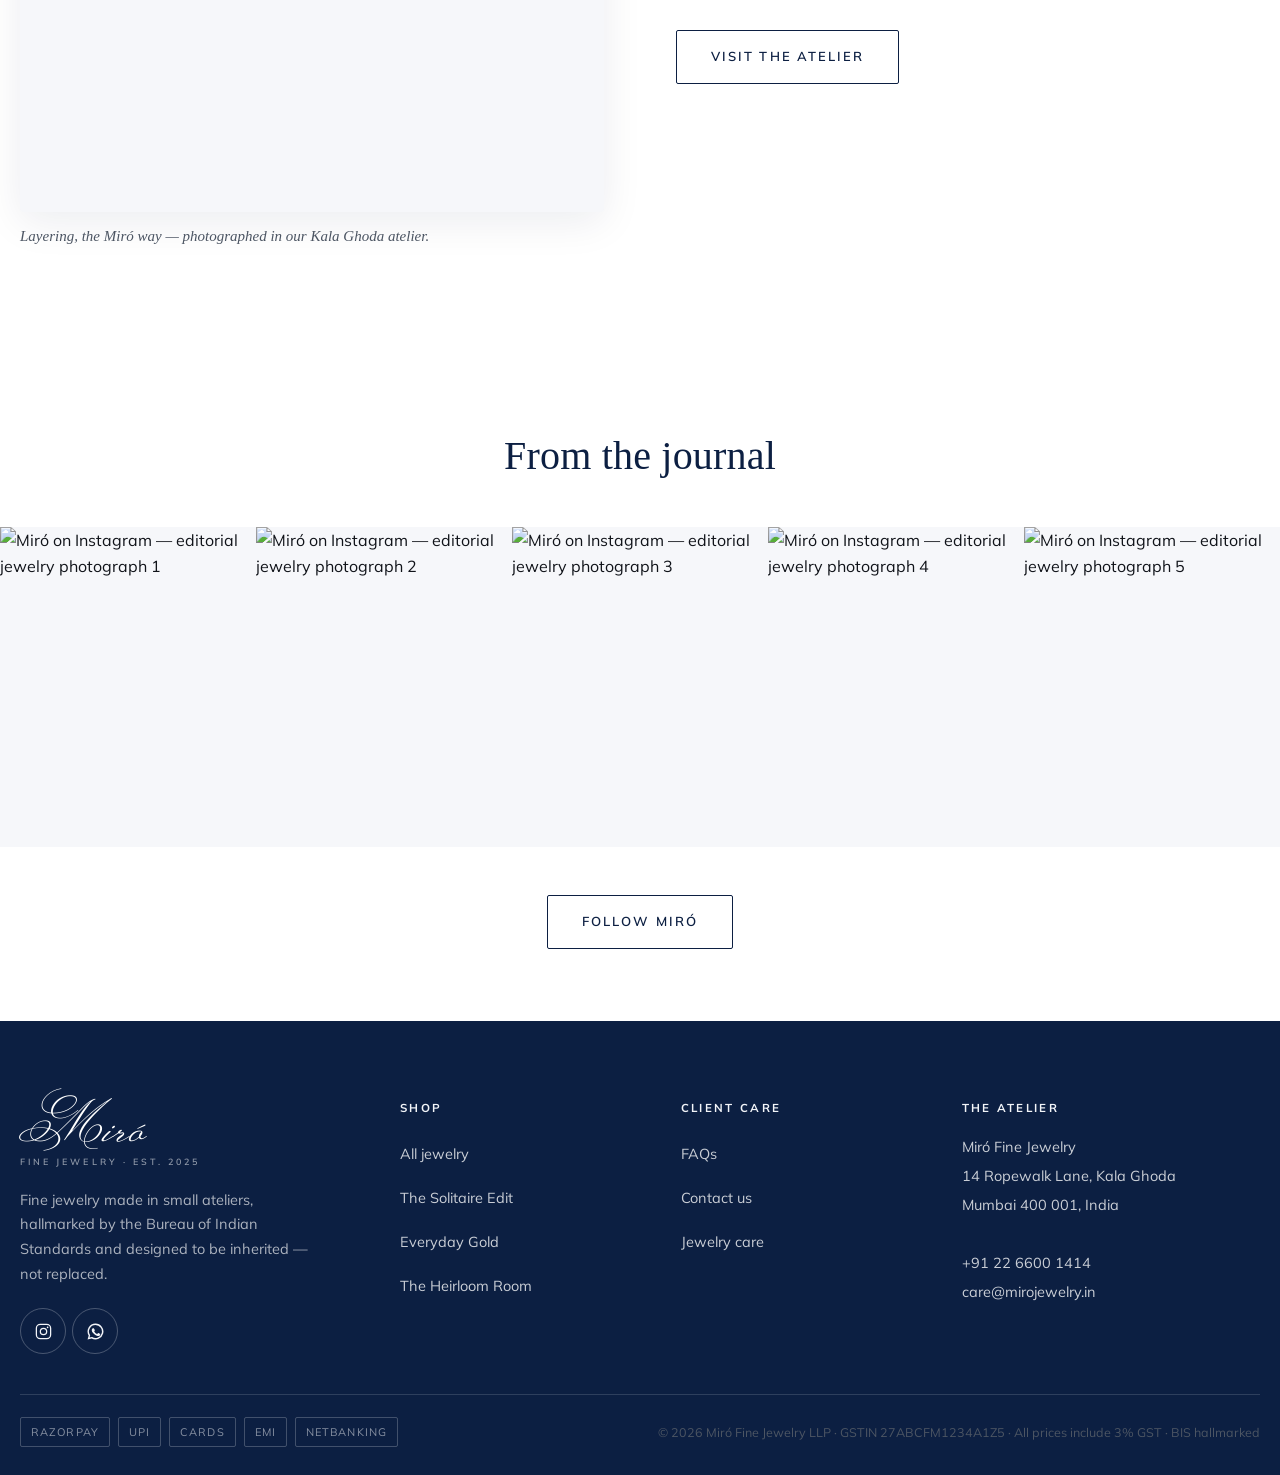
==== commit d8bc29b0: "Apply client feedback: minimalist white/black/blue redesign - Georgia in place of Playfair Display; " ====
--- a/index.html
+++ b/index.html
@@ -3,11 +3,11 @@
 <head>
   <meta charset="UTF-8">
   <meta name="viewport" content="width=device-width, initial-scale=1.0">
-  <title>Miró Fine Jewelry — Luxury Jewellery, Made to be Inherited</title>
-  <meta name="description" content="Miró is a fine jewellery house crafting BIS-hallmarked rings, earrings, necklaces and bracelets in small Indian ateliers. Certified diamonds, everyday gold and heirloom pieces.">
+  <title>Miró Fine Jewelry — Luxury Jewelry, Made to be Inherited</title>
+  <meta name="description" content="Miró is a fine jewelry house crafting BIS-hallmarked rings, earrings, necklaces and bracelets in small Indian ateliers. Certified diamonds, everyday gold and heirloom pieces.">
   <link rel="preconnect" href="https://fonts.googleapis.com">
   <link rel="preconnect" href="https://fonts.gstatic.com" crossorigin>
-  <link href="https://fonts.googleapis.com/css2?family=Playfair+Display:ital,wght@0,400;0,500;0,600;1,400;1,500&family=Mulish:wght@300;400;500;600;700&family=Monsieur+La+Doulaise&display=swap" rel="stylesheet">
+  <link href="https://fonts.googleapis.com/css2?family=Mulish:wght@300;400;500;600;700&family=Monsieur+La+Doulaise&display=swap" rel="stylesheet">
   <link rel="icon" href="data:image/svg+xml,%3Csvg xmlns='http://www.w3.org/2000/svg' viewBox='0 0 100 100'%3E%3Ccircle cx='50' cy='50' r='48' fill='%23bf2563'/%3E%3Ctext x='50' y='68' font-size='58' text-anchor='middle' fill='%23e8ddcf' font-family='Georgia,serif' font-style='italic'%3EM%3C/text%3E%3C/svg%3E">
   <link rel="stylesheet" href="assets/css/main.css">
   <link rel="stylesheet" href="assets/css/home.css">
@@ -19,36 +19,22 @@
 
   <main id="main">
 
-    <!-- ============ Hero banner ============ -->
+    <!-- ============ Hero banner — image only (client feedback) ============ -->
     <section class="hero" aria-label="Featured">
+      <h1 class="sr-only">Miró Fine Jewelry</h1>
       <picture class="hero__media">
         <img
           src="https://images.unsplash.com/photo-1611652022419-a9419f74343d?w=1800&q=80&auto=format"
           alt="A woman in a soft white shirt wearing a delicate gold pendant necklace"
           fetchpriority="high">
       </picture>
-      <div class="hero__veil" aria-hidden="true"></div>
-      <div class="hero__content container">
-        <p class="eyebrow eyebrow--teal reveal">The maiden collection · Est. 2025</p>
-        <h1 class="display hero__title reveal reveal--d1">Jewellery for a<br>
-          <em class="h-serif-italic">life of luxury</em></h1>
-        <p class="hero__sub lede reveal reveal--d2">Certified stones, small-atelier goldwork and designs
-          meant to be worn daily — then handed down.</p>
-        <div class="hero__ctas reveal reveal--d3">
-          <a class="btn btn--lg" href="collections.html">Shop the collection</a>
-          <a class="btn btn--lg btn--ghost-light" href="contact.html">Book an appointment</a>
-        </div>
-      </div>
     </section>
 
     <!-- ============ Featured collections (3, side by side) ============ -->
     <section class="section" aria-labelledby="collections-title">
       <div class="container">
         <div class="section-head reveal">
-          <p class="eyebrow">Curated three ways</p>
           <h2 id="collections-title">Featured collections</h2>
-          <p class="measure">Every Miró piece belongs to one of three rooms — begin with the one
-            that sounds like your week.</p>
         </div>
         <div class="grid grid--3 collection-grid js-collections reveal"></div>
       </div>
@@ -59,10 +45,9 @@
       <div class="container">
         <div class="section-head section-head--row reveal">
           <div>
-            <p class="eyebrow">Worn on repeat</p>
             <h2 id="bestsellers-title">The icons</h2>
           </div>
-          <a class="btn--text" href="collections.html">View all jewellery
+          <a class="btn--text" href="collections.html">View all jewelry
             <svg viewBox="0 0 24 24" fill="none" stroke="currentColor" stroke-width="1.6" width="16" height="16" aria-hidden="true"><path d="M4 12h15M13 6l6 6-6 6" stroke-linecap="round" stroke-linejoin="round"/></svg>
           </a>
         </div>
@@ -84,7 +69,7 @@
           <p class="eyebrow reveal">Our world</p>
           <h2 class="reveal reveal--d1">A young house with<br>old-world hands</h2>
           <div class="flow reveal reveal--d2">
-            <p>Miró was founded in 2025 with a simple conviction: the jewellery worn by modern Indian
+            <p>Miró was founded in 2025 with a simple conviction: the jewelry worn by modern Indian
               women should be designed with the same artistry it's crafted with. We work with
               third-generation setters and karigars across Mumbai and Jaipur, pairing their hands with
               a design language that is clean, editorial and quietly cool.</p>
@@ -92,50 +77,19 @@
               tested against one question — <em class="h-serif-italic">will her daughter fight to
               inherit it?</em></p>
           </div>
-          <ul class="about__facts reveal reveal--d3" role="list">
-            <li><strong>100%</strong><span>BIS-hallmarked gold</span></li>
-            <li><strong>IGI</strong><span>certified diamonds</span></li>
-            <li><strong>2</strong><span>ateliers · Mumbai &amp; Jaipur</span></li>
-          </ul>
           <a class="btn btn--outline mt-5 reveal reveal--d3" href="contact.html">Visit the atelier</a>
         </div>
       </div>
     </section>
 
-    <!-- ============ Service promises ============ -->
-    <section class="section--navy promises" aria-label="Our promises">
-      <div class="container">
-        <ul class="promises__list" role="list">
-          <li class="reveal">
-            <h3 class="h-serif-italic">Insured doorstep delivery</h3>
-            <p>Every order ships fully insured with signature-on-delivery, anywhere in India.</p>
-          </li>
-          <li class="reveal reveal--d1">
-            <h3 class="h-serif-italic">15-day easy returns</h3>
-            <p>Unworn pieces can be returned or resized within fifteen days, no questions asked.</p>
-          </li>
-          <li class="reveal reveal--d2">
-            <h3 class="h-serif-italic">Lifetime care</h3>
-            <p>Complimentary cleaning, polishing and plating touch-ups for as long as you own it.</p>
-          </li>
-          <li class="reveal reveal--d3">
-            <h3 class="h-serif-italic">GST invoice, always</h3>
-            <p>A proper tax invoice with every order — jewellery is an asset, we treat it like one.</p>
-          </li>
-        </ul>
-      </div>
-    </section>
-
-    <!-- ============ Instagram gallery ============ -->
-    <section class="section" aria-labelledby="insta-title">
+    <!-- ============ Instagram gallery — solid grid of 5 (client feedback) ============ -->
+    <section class="section section--tight" aria-labelledby="insta-title">
       <div class="container">
         <div class="section-head text-center reveal">
-          <p class="eyebrow">@miro.finejewelry</p>
           <h2 id="insta-title">From the journal</h2>
-          <p>Fittings, work-in-progress and the women who wear us — follow along on Instagram.</p>
         </div>
       </div>
-      <div class="container--wide container insta js-instagram reveal"></div>
+      <div class="insta js-instagram reveal"></div>
       <div class="text-center mt-6 reveal">
         <a class="btn btn--outline" href="https://instagram.com/miro.finejewelry" target="_blank" rel="noopener">Follow Miró</a>
       </div>
--- a/assets/css/main.css
+++ b/assets/css/main.css
@@ -6,34 +6,32 @@
    ============================================================ */
 
 :root {
-  /* Brand palette (from brand guidelines) */
-  --raspberry: #bf2563;
-  --raspberry-dark: #a11c53;
-  --raspberry-tint: #f7e3ec;
-  --cream: #e8ddcf;
-  --cream-soft: #f1eadf;
+  /* Palette — client feedback 2026-07: minimalist & luxe,
+     white / black / blue only. Legacy variable names kept so
+     page styles continue to resolve; values remapped. */
+  --raspberry: #0c1f42;
+  --raspberry-dark: #081530;
+  --raspberry-tint: #e8edf6;
+  --cream: #f2f4f8;
+  --cream-soft: #f6f7fa;
   --navy: #0c1f42;
   --navy-soft: #16294f;
-  --teal: #19908d;
-  --teal-text: #0e6d6a; /* darker tier for teal *text* on light bg (AA); keep --teal for icons/fills */
-  --teal-tint: #e2f0ef;
-  --copper: #b54e26;
-  --maroon: #6d1313;
+  --teal: #0c1f42;
+  --teal-text: #0c1f42;
+  --teal-tint: #e8edf6;
+  --copper: #0c1f42;
+  --maroon: #0c1f42;
 
   /* Derived neutrals */
-  --paper: #faf7f1;
-  --ink: #1a2438;
-  --ink-soft: #4a5568;
-  --line: #ddd2c2;
-  --line-soft: #e9e1d4;
+  --paper: #ffffff;
+  --ink: #101319;
+  --ink-soft: #4c5563;
+  --line: #d9dee8;
+  --line-soft: #e9ecf2;
   --white: #ffffff;
 
-  /* Type */
-  /* Brief specifies Miller (title) + Avenir (body). Miller is a licensed
-     print face with no free web version, so it leads the stack — a licensed
-     install is honoured automatically — and Playfair Display (loaded from
-     Google Fonts) is the matched web fallback everyone else sees. */
-  --font-title: "Miller Display", "Miller", "Playfair Display", Georgia, "Times New Roman", serif;
+  /* Type — client feedback: Georgia Regular in place of Playfair Display */
+  --font-title: Georgia, "Times New Roman", serif;
   --font-body: "Avenir Next", "Avenir", "Mulish", "Helvetica Neue", Arial, sans-serif;
   --font-script: "Monsieur La Doulaise", "Snell Roundhand", cursive;
 
@@ -118,7 +116,7 @@
 .section--cream-soft { background: var(--cream-soft); }
 .section--navy { background: var(--navy); }
 .section--navy h1, .section--navy h2, .section--navy h3 { color: var(--paper); }
-.section--navy p { color: rgba(250, 247, 241, 0.75); }
+.section--navy p { color: rgba(255, 255, 255, 0.75); }
 .grid { display: grid; gap: 20px; }
 @media (min-width: 600px) {
   .grid--2 { grid-template-columns: repeat(2, 1fr); }
@@ -136,7 +134,7 @@
   overflow: hidden; clip: rect(0 0 0 0); white-space: nowrap; border: 0;
 }
 .skip-link {
-  position: absolute; top: -48px; left: 16px; z-index: 200;
+  position: absolute; top: -64px; left: 16px; z-index: 200;
   background: var(--navy); color: var(--paper);
   padding: 12px 20px; border-radius: var(--radius);
   transition: top 0.2s var(--ease);
@@ -160,8 +158,8 @@
 .btn--outline:hover { background: var(--navy); border-color: var(--navy); color: var(--paper); }
 .btn--light { background: var(--paper); color: var(--navy); border-color: var(--paper); }
 .btn--light:hover { background: var(--cream); border-color: var(--cream); }
-.btn--ghost-light { background: transparent; color: var(--paper); border-color: rgba(250,247,241,.65); }
-.btn--ghost-light:hover { background: rgba(250,247,241,.12); border-color: var(--paper); }
+.btn--ghost-light { background: transparent; color: var(--paper); border-color: rgba(255,255,255,.65); }
+.btn--ghost-light:hover { background: rgba(255,255,255,.12); border-color: var(--paper); }
 .btn--block { width: 100%; }
 .btn--lg { min-height: 60px; padding: 16px 42px; font-size: 14px; }
 .btn[disabled], .btn.is-disabled { opacity: 0.5; pointer-events: none; }
@@ -173,7 +171,7 @@
   transition: color 0.25s var(--ease), border-color 0.25s var(--ease), gap 0.25s var(--ease);
 }
 .btn--text:hover { color: var(--raspberry); border-color: var(--raspberry); gap: 12px; }
-.btn--text.on-dark { color: var(--paper); border-color: rgba(250,247,241,.6); }
+.btn--text.on-dark { color: var(--paper); border-color: rgba(255,255,255,.6); }
 .btn--text.on-dark:hover { color: var(--cream); border-color: var(--cream); }
 
 /* ---------- Badges ---------- */
@@ -206,7 +204,7 @@
 .textarea { min-height: 140px; resize: vertical; }
 .input:focus, .select:focus, .textarea:focus {
   outline: none; border-color: var(--raspberry);
-  box-shadow: 0 0 0 3px rgba(191, 37, 99, 0.12);
+  box-shadow: 0 0 0 3px rgba(12, 31, 66, 0.12);
 }
 .input::placeholder, .textarea::placeholder { color: #9aa1af; }
 .select {
@@ -227,26 +225,31 @@
 }
 .announce a { color: var(--cream); text-decoration: underline; text-underline-offset: 3px; }
 
-/* ---------- Header ---------- */
+/* ---------- Header — white strip per client mockup:
+   links left · logo centre · icons right ---------- */
 .site-header {
   position: sticky; top: 0; z-index: 120;
-  background: rgba(250, 247, 241, 0.92);
-  -webkit-backdrop-filter: blur(12px); backdrop-filter: blur(12px);
+  background: var(--white);
   border-bottom: 1px solid var(--line-soft);
 }
 .site-header__inner {
-  display: flex; align-items: center; justify-content: space-between;
+  display: grid; grid-template-columns: 1fr auto 1fr;
+  align-items: center;
   gap: 12px; min-height: var(--header-h);
   max-width: 1440px; margin-inline: auto; padding-inline: 16px;
 }
-.site-header__logo { display: inline-flex; flex-direction: column; align-items: center; gap: 1px; padding: 6px 10px; }
+.site-header__logo {
+  grid-column: 2;
+  display: inline-flex; flex-direction: column; align-items: center; gap: 1px; padding: 6px 10px;
+}
 .site-header__logo .logo-script { font-size: 34px; transform: translateY(-2px); }
 .site-header__logo .logo-tag {
   font-size: 7.5px; letter-spacing: 0.28em; text-transform: uppercase;
   color: var(--ink-soft); font-weight: 600; white-space: nowrap;
 }
-.site-nav { display: none; }
-.site-header__icons { display: flex; align-items: center; gap: 2px; }
+.site-nav { display: none; grid-column: 1; justify-self: start; }
+.site-header__icons { grid-column: 3; justify-self: end; display: flex; align-items: center; gap: 2px; }
+.hamburger { grid-column: 1; justify-self: start; }
 .icon-btn {
   position: relative;
   display: inline-flex; align-items: center; justify-content: center;
@@ -351,7 +354,7 @@
   flex: 1; min-width: 0; border: none; background: transparent; outline: none;
   font-family: var(--font-title); font-size: clamp(22px, 5vw, 34px); color: var(--navy);
 }
-.search-overlay__input::placeholder { color: #b6aa97; }
+.search-overlay__input::placeholder { color: #9aa1af; }
 .search-overlay__close { position: absolute; top: 14px; right: 14px; }
 .search-overlay__hint {
   margin-top: 14px; font-size: 12px; letter-spacing: 0.14em;
@@ -384,6 +387,23 @@
 .pcard__price s { color: var(--ink-soft); font-weight: 400; margin-left: 8px; }
 .pcard__link::after { content: ""; position: absolute; inset: 0; }
 .pcard__link:focus-visible::after { outline: 2px solid var(--raspberry); outline-offset: 4px; }
+
+/* Minimal listing card — name + secondary photo on hover only */
+.pcard--minimal:hover .pcard__media img, .pcard--minimal:focus-within .pcard__media img { transform: none; }
+.pcard__alt {
+  position: absolute; inset: 0; width: 100%; height: 100%; object-fit: cover;
+  opacity: 0; transition: opacity 0.45s var(--ease);
+}
+.pcard--minimal:hover .pcard__alt, .pcard--minimal:focus-within .pcard__alt { opacity: 1; }
+.pcard__hovername {
+  position: absolute; inset-inline: 0; bottom: 0; z-index: 2;
+  padding: 13px 16px; text-align: center;
+  font-family: var(--font-title); font-size: 16px; color: var(--navy);
+  background: rgba(255, 255, 255, 0.92);
+  opacity: 0; transform: translateY(6px);
+  transition: opacity 0.3s var(--ease), transform 0.3s var(--ease);
+}
+.pcard--minimal:hover .pcard__hovername, .pcard--minimal:focus-within .pcard__hovername { opacity: 1; transform: none; }
 
 /* ---------- Quantity stepper ---------- */
 .qty {
@@ -439,7 +459,7 @@
 .accordion__content p + p { margin-top: 10px; }
 
 /* ---------- Footer ---------- */
-.site-footer { background: var(--navy); color: rgba(250, 247, 241, 0.78); }
+.site-footer { background: var(--navy); color: rgba(255, 255, 255, 0.78); }
 .site-footer a { transition: color 0.2s var(--ease); }
 .site-footer a:hover { color: var(--cream); }
 .site-footer__main {
@@ -450,16 +470,16 @@
 .site-footer__brand .logo-tag {
   display: block; margin-top: 2px;
   font-size: 9px; letter-spacing: 0.34em; text-transform: uppercase;
-  color: rgba(250, 247, 241, 0.55); font-weight: 600;
-}
-.site-footer__brand p { margin-top: 18px; max-width: 34ch; font-size: 14.5px; line-height: 1.7; color: rgba(250, 247, 241, 0.66); }
+  color: rgba(255, 255, 255, 0.55); font-weight: 600;
+}
+.site-footer__brand p { margin-top: 18px; max-width: 34ch; font-size: 14.5px; line-height: 1.7; color: rgba(255, 255, 255, 0.66); }
 .site-footer__social { display: flex; gap: 6px; margin-top: 22px; }
 .site-footer__social a {
   display: inline-flex; align-items: center; justify-content: center;
-  width: 46px; height: 46px; border: 1px solid rgba(250, 247, 241, 0.25); border-radius: 50%;
+  width: 46px; height: 46px; border: 1px solid rgba(255, 255, 255, 0.25); border-radius: 50%;
   color: var(--cream);
 }
-.site-footer__social a:hover { border-color: var(--cream); background: rgba(250,247,241,.08); }
+.site-footer__social a:hover { border-color: var(--cream); background: rgba(255,255,255,.08); }
 .site-footer__social svg { width: 19px; height: 19px; }
 .site-footer__col h4 {
   font-family: var(--font-body); font-size: 11.5px; font-weight: 700;
@@ -470,13 +490,13 @@
 .site-footer__col li a { display: inline-flex; min-height: 44px; align-items: center; font-size: 14.5px; }
 .site-footer__col address { font-style: normal; font-size: 14.5px; line-height: 2; }
 .site-footer__bottom {
-  border-top: 1px solid rgba(250, 247, 241, 0.14);
+  border-top: 1px solid rgba(255, 255, 255, 0.14);
   padding: 22px 0 28px;
   display: flex; flex-direction: column; gap: 12px;
-  font-size: 12.5px; color: rgba(250, 247, 241, 0.5);
+  font-size: 12.5px; color: rgba(255, 255, 255, 0.5);
 }
 .site-footer__pay { display: flex; align-items: center; flex-wrap: wrap; gap: 8px; font-size: 11px; letter-spacing: 0.1em; text-transform: uppercase; }
-.site-footer__pay span { border: 1px solid rgba(250,247,241,.22); border-radius: var(--radius); padding: 5px 10px; }
+.site-footer__pay span { border: 1px solid rgba(255,255,255,.22); border-radius: var(--radius); padding: 5px 10px; }
 @media (min-width: 700px) {
   .site-footer__main { grid-template-columns: 1.4fr 1fr 1fr 1.2fr; gap: 32px; }
   .site-footer__bottom { flex-direction: row; align-items: center; justify-content: space-between; }
--- a/assets/css/home.css
+++ b/assets/css/home.css
@@ -11,96 +11,40 @@
   justify-content: space-between; gap: 16px;
 }
 
-/* ---------- Hero ---------- */
+/* ---------- Hero — image only (client feedback) ---------- */
 .hero {
   position: relative;
-  min-height: 86svh;
-  display: flex; align-items: flex-end;
+  min-height: 72svh;
   overflow: hidden;
-  background: var(--navy);
+  background: var(--cream-soft);
 }
 .hero__media, .hero__media img {
   position: absolute; inset: 0; width: 100%; height: 100%;
   object-fit: cover; object-position: 62% 30%;
 }
-.hero__veil {
-  position: absolute; inset: 0;
-  background:
-    linear-gradient(180deg, rgba(12,31,66,0.10) 0%, rgba(12,31,66,0.06) 45%, rgba(12,31,66,0.66) 100%);
-}
-.hero__content {
-  position: relative; z-index: 2;
-  padding-block: clamp(48px, 8vw, 96px);
-  text-align: center;
-}
-/* --teal-text is tuned for light backgrounds; on the dark hero use the light tint */
-.hero__content .eyebrow { color: var(--teal-tint); }
-.hero__title { color: var(--paper); }
-.hero__title em { color: var(--cream); }
-.hero__sub {
-  color: rgba(250, 247, 241, 0.88);
-  max-width: 46ch; margin: 18px auto 0;
-}
-.hero__ctas {
-  display: flex; flex-direction: column; gap: 12px;
-  margin-top: 30px;
-}
-@media (min-width: 600px) {
-  .hero__ctas { flex-direction: row; justify-content: center; }
-}
 @media (min-width: 900px) {
-  .hero { min-height: 92svh; }
-  .hero__content { text-align: left; padding-bottom: 110px; }
-  .hero__sub { margin-inline: 0; }
-  .hero__ctas { justify-content: flex-start; }
+  .hero { min-height: 88svh; }
   .hero__media img { object-position: 55% 25%; }
 }
 
-/* ---------- Featured collections ---------- */
+/* ---------- Featured collections — name below the image ---------- */
 .collection-grid { gap: 16px; }
-.ccard {
-  position: relative; display: block;
-  border-radius: var(--radius-lg); overflow: hidden;
-  aspect-ratio: 3 / 4;
-  background: var(--navy);
+.ccard { display: block; }
+.ccard__media {
+  display: block; overflow: hidden; border-radius: var(--radius-lg);
+  aspect-ratio: 3 / 4; background: var(--cream-soft);
 }
-.ccard img {
+.ccard__media img {
   width: 100%; height: 100%; object-fit: cover;
-  transition: transform 0.7s var(--ease), opacity 0.5s var(--ease);
-  opacity: 0.94;
+  transition: transform 0.7s var(--ease);
 }
-.ccard:hover img, .ccard:focus-visible img { transform: scale(1.05); opacity: 1; }
-.ccard__veil {
-  position: absolute; inset: 0;
-  background: linear-gradient(180deg, rgba(12,31,66,0) 38%, rgba(12,31,66,0.72) 100%);
+.ccard:hover .ccard__media img, .ccard:focus-visible .ccard__media img { transform: scale(1.04); }
+.ccard__name {
+  display: block; margin-top: 14px;
+  font-family: var(--font-title); font-weight: 400; color: var(--navy);
+  font-size: clamp(18px, 2vw, 22px); line-height: 1.3;
+  text-align: center;
 }
-.ccard__body {
-  position: absolute; inset-inline: 0; bottom: 0; z-index: 2;
-  padding: 22px 22px 24px;
-  color: var(--paper);
-  /* children are <span>s for inline semantics; flex column stacks them
-     as if they were block-level without changing the markup */
-  display: flex; flex-direction: column;
-}
-.ccard__kicker {
-  font-size: 10.5px; font-weight: 700; letter-spacing: 0.2em;
-  text-transform: uppercase; color: var(--cream); opacity: 0.85;
-}
-.ccard__name {
-  font-family: var(--font-title); font-weight: 500; color: var(--paper);
-  font-size: clamp(22px, 2.6vw, 28px); line-height: 1.2;
-  margin-top: 8px;
-}
-.ccard__tag { font-size: 14px; line-height: 1.5; color: rgba(250,247,241,0.82); margin-top: 8px; max-width: 34ch; }
-.ccard__cta {
-  align-self: flex-start;
-  display: inline-flex; align-items: center; gap: 8px;
-  margin-top: 16px; min-height: 44px;
-  font-size: 11.5px; font-weight: 700; letter-spacing: 0.18em; text-transform: uppercase;
-  color: var(--cream); border-bottom: 1px solid rgba(232,221,207,0.6);
-  transition: gap 0.25s var(--ease);
-}
-.ccard:hover .ccard__cta { gap: 13px; }
 @media (min-width: 900px) {
   .collection-grid { gap: 24px; }
 }
@@ -132,35 +76,17 @@
   margin-top: 12px; font-size: 15px; color: var(--ink-soft);
 }
 .about__copy h2 { margin-top: 10px; margin-bottom: 20px; }
-.about__facts {
-  display: flex; flex-wrap: wrap; gap: 14px 36px;
-  margin-top: 28px; padding-top: 24px;
-  border-top: 1px solid var(--line);
-}
-.about__facts li { display: flex; flex-direction: column; }
-.about__facts strong {
-  font-family: var(--font-title); font-size: 26px; font-weight: 500; color: var(--raspberry);
-}
-.about__facts span { font-size: 13px; color: var(--ink-soft); letter-spacing: 0.04em; }
 @media (min-width: 900px) {
   .about__grid { grid-template-columns: 1fr 1fr; gap: 72px; }
 }
 
-/* ---------- Promises (navy band) ---------- */
-.promises { padding-block: clamp(56px, 8vw, 96px); }
-.promises__list { display: grid; gap: 32px; }
-.promises__list h3 { font-size: 21px; color: var(--cream); }
-.promises__list p { margin-top: 8px; font-size: 14.5px; }
-@media (min-width: 600px) { .promises__list { grid-template-columns: repeat(2, 1fr); } }
-@media (min-width: 1100px) { .promises__list { grid-template-columns: repeat(4, 1fr); gap: 40px; } }
-
-/* ---------- Instagram gallery ---------- */
+/* ---------- Instagram gallery — solid, gapless, full-bleed ---------- */
 .insta {
-  display: grid; grid-template-columns: repeat(2, 1fr); gap: 10px;
+  display: grid; grid-template-columns: repeat(2, 1fr); gap: 0;
 }
 .insta a {
   position: relative; display: block; overflow: hidden;
-  aspect-ratio: 1; border-radius: var(--radius);
+  aspect-ratio: 4 / 5;
   background: var(--cream-soft);
 }
 .insta img {
@@ -179,5 +105,4 @@
   background: rgba(12, 31, 66, 0.45); color: var(--paper);
 }
 .insta__veil svg { width: 26px; height: 26px; }
-@media (min-width: 700px) { .insta { grid-template-columns: repeat(3, 1fr); } }
-@media (min-width: 1100px) { .insta { grid-template-columns: repeat(6, 1fr); } }
+@media (min-width: 700px) { .insta { grid-template-columns: repeat(5, 1fr); } }
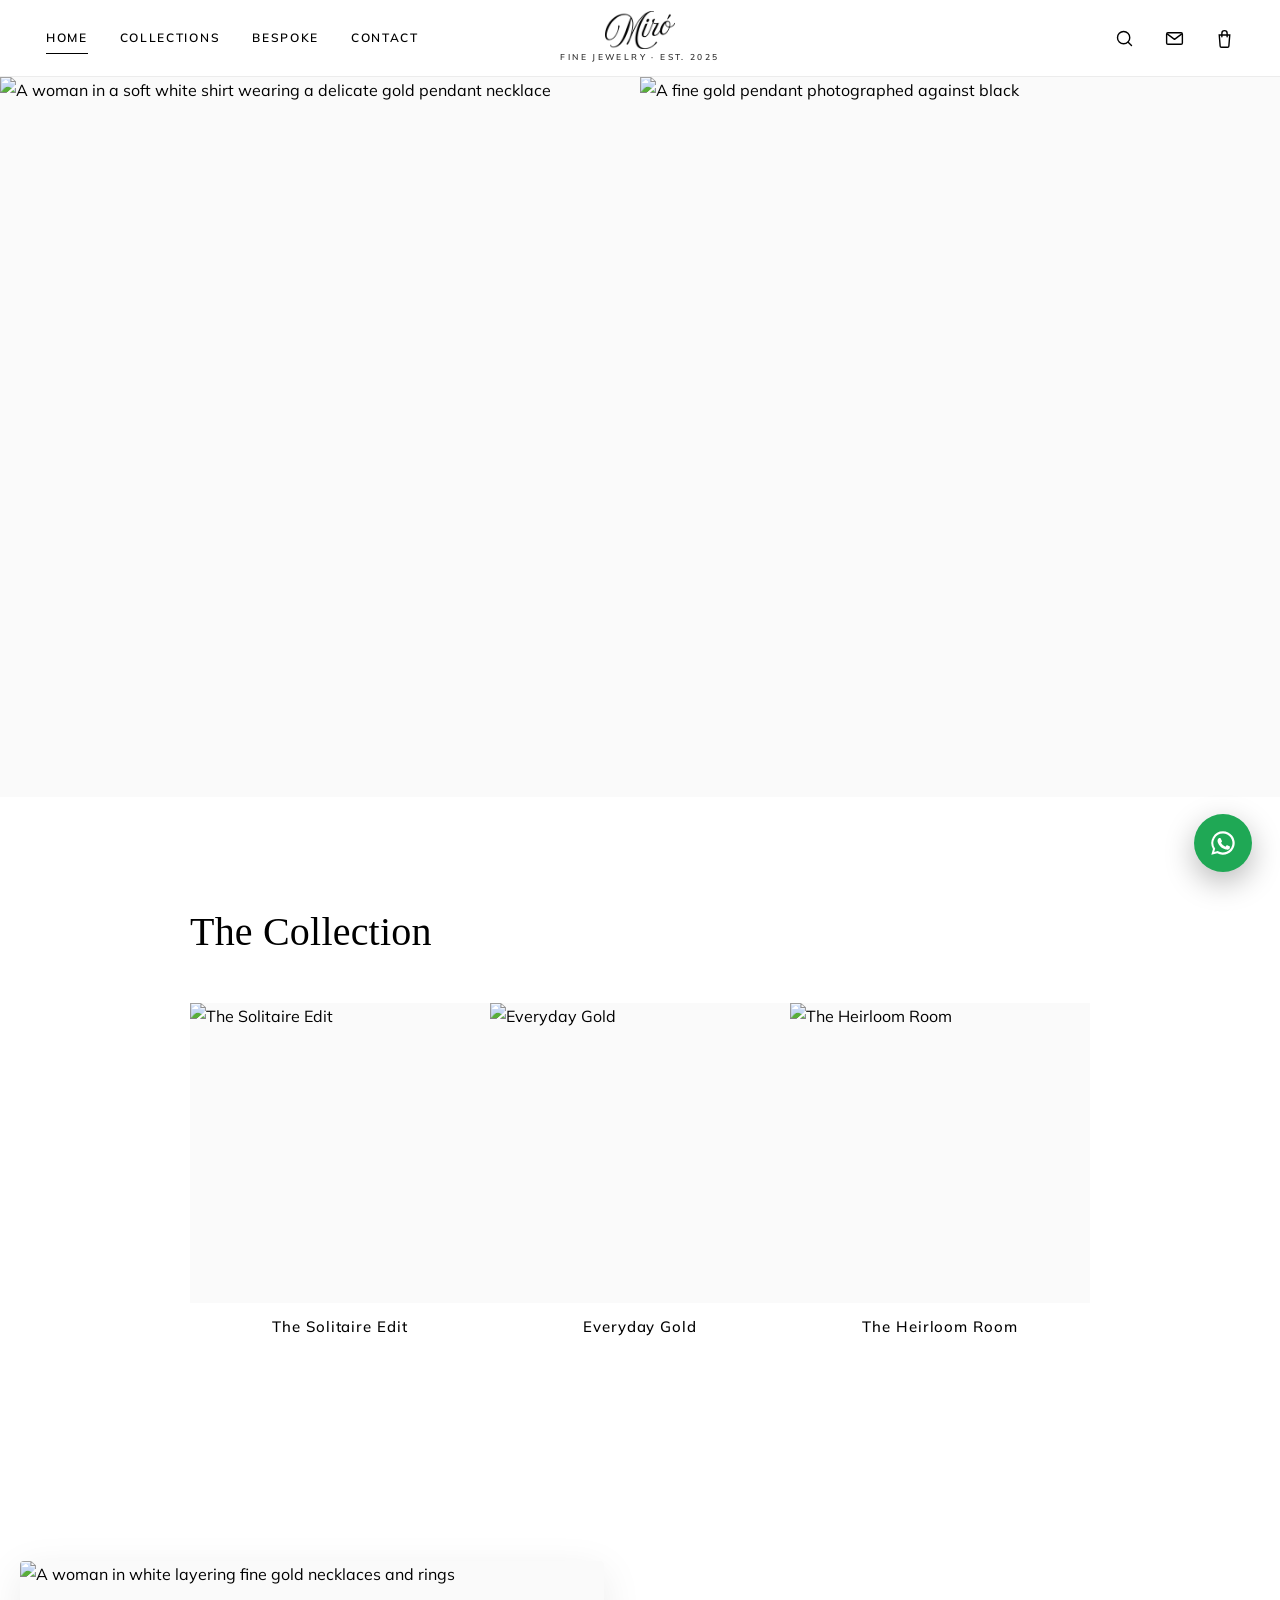
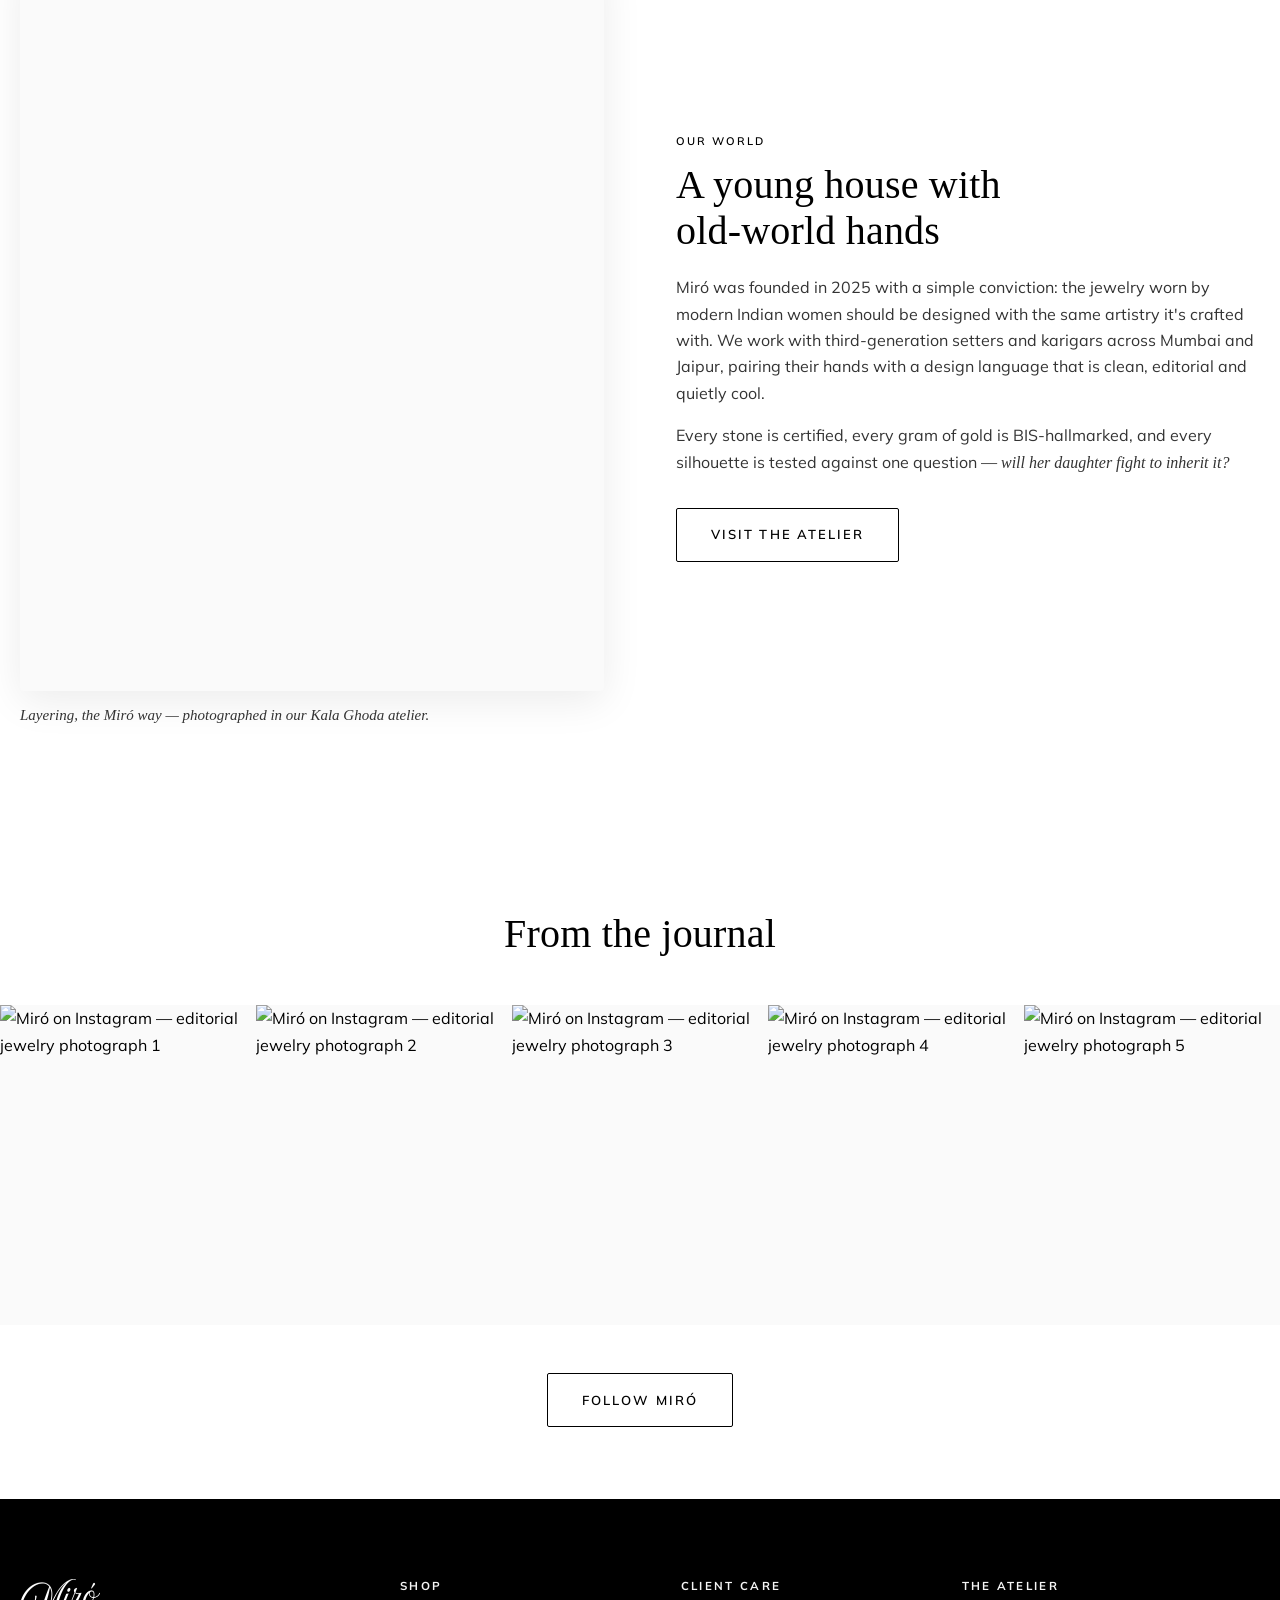
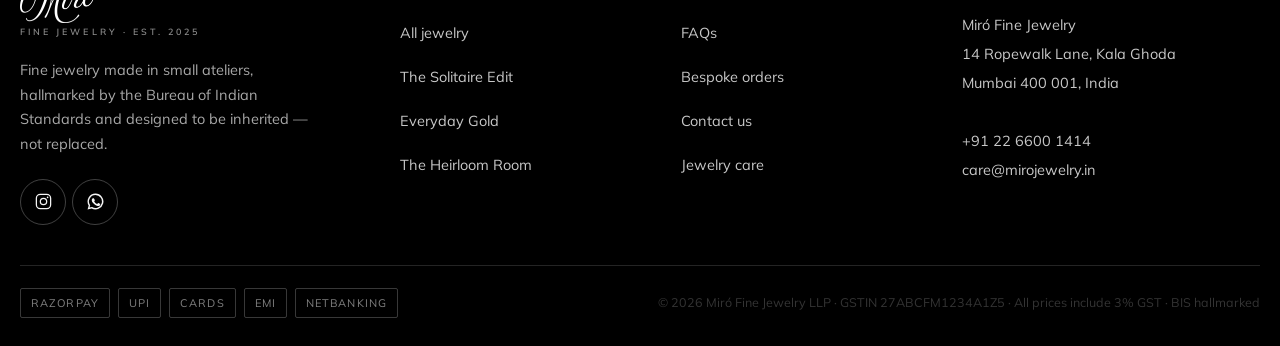
==== commit c2df87bf: "Apply 2026-07-24 client feedback: real logo, all-black type, page splits - Add the official Miró wor" ====
--- a/index.html
+++ b/index.html
@@ -8,7 +8,7 @@
   <link rel="preconnect" href="https://fonts.googleapis.com">
   <link rel="preconnect" href="https://fonts.gstatic.com" crossorigin>
   <link href="https://fonts.googleapis.com/css2?family=Mulish:wght@300;400;500;600;700&family=Monsieur+La+Doulaise&display=swap" rel="stylesheet">
-  <link rel="icon" href="data:image/svg+xml,%3Csvg xmlns='http://www.w3.org/2000/svg' viewBox='0 0 100 100'%3E%3Ccircle cx='50' cy='50' r='48' fill='%23bf2563'/%3E%3Ctext x='50' y='68' font-size='58' text-anchor='middle' fill='%23e8ddcf' font-family='Georgia,serif' font-style='italic'%3EM%3C/text%3E%3C/svg%3E">
+  <link rel="icon" type="image/png" href="assets/img/miro-favicon.png">
   <link rel="stylesheet" href="assets/css/main.css">
   <link rel="stylesheet" href="assets/css/home.css">
   <script src="assets/js/analytics.js"></script>
@@ -19,41 +19,35 @@
 
   <main id="main">
 
-    <!-- ============ Hero banner — image only (client feedback) ============ -->
+    <!-- ============ Hero banner — two images side by side, no gap
+         (client feedback 2026-07-24) ============ -->
     <section class="hero" aria-label="Featured">
       <h1 class="sr-only">Miró Fine Jewelry</h1>
-      <picture class="hero__media">
+      <figure class="hero__pane">
         <img
-          src="https://images.unsplash.com/photo-1611652022419-a9419f74343d?w=1800&q=80&auto=format"
+          src="https://images.unsplash.com/photo-1611652022419-a9419f74343d?w=1200&q=80&auto=format"
           alt="A woman in a soft white shirt wearing a delicate gold pendant necklace"
           fetchpriority="high">
-      </picture>
+      </figure>
+      <figure class="hero__pane">
+        <img
+          src="https://images.unsplash.com/photo-1620656798579-1984d9e87df7?w=1200&q=80&auto=format"
+          alt="A fine gold pendant photographed against black"
+          fetchpriority="high">
+      </figure>
     </section>
 
     <!-- ============ Featured collections (3, side by side) ============ -->
     <section class="section" aria-labelledby="collections-title">
       <div class="container">
-        <div class="section-head reveal">
-          <h2 id="collections-title">Featured collections</h2>
+        <div class="section-head section-head--collection reveal">
+          <h2 id="collections-title">The Collection</h2>
         </div>
         <div class="grid grid--3 collection-grid js-collections reveal"></div>
       </div>
     </section>
 
-    <!-- ============ Bestsellers rail ============ -->
-    <section class="section section--cream-soft" aria-labelledby="bestsellers-title">
-      <div class="container">
-        <div class="section-head section-head--row reveal">
-          <div>
-            <h2 id="bestsellers-title">The icons</h2>
-          </div>
-          <a class="btn--text" href="collections.html">View all jewelry
-            <svg viewBox="0 0 24 24" fill="none" stroke="currentColor" stroke-width="1.6" width="16" height="16" aria-hidden="true"><path d="M4 12h15M13 6l6 6-6 6" stroke-linecap="round" stroke-linejoin="round"/></svg>
-          </a>
-        </div>
-        <div class="rail js-bestsellers reveal"></div>
-      </div>
-    </section>
+    <!-- "The icons" bestsellers rail removed at client request (2026-07-28) -->
 
     <!-- ============ About us — text with photo ============ -->
     <section class="section about" id="our-world" aria-labelledby="about-title">
--- a/assets/css/main.css
+++ b/assets/css/main.css
@@ -1,33 +1,32 @@
 /* ============================================================
    Miró — Fine Jewelry · Design System
-   Palette ratios per brand guide: raspberry+cream dominant,
-   navy+teal secondary, copper/maroon hints only.
+   Palette: black type and controls on white, neutral greys only.
    Mobile-first. Base styles target ~375px.
    ============================================================ */
 
 :root {
-  /* Palette — client feedback 2026-07: minimalist & luxe,
-     white / black / blue only. Legacy variable names kept so
-     page styles continue to resolve; values remapped. */
-  --raspberry: #0c1f42;
-  --raspberry-dark: #081530;
-  --raspberry-tint: #e8edf6;
-  --cream: #f2f4f8;
-  --cream-soft: #f6f7fa;
-  --navy: #0c1f42;
-  --navy-soft: #16294f;
-  --teal: #0c1f42;
-  --teal-text: #0c1f42;
-  --teal-tint: #e8edf6;
-  --copper: #0c1f42;
-  --maroon: #0c1f42;
+  /* Palette — client feedback 2026-07-24: black & white only, no blue.
+     All type, buttons and rules are black; greys are neutral (no blue
+     cast). Legacy variable names kept so page styles keep resolving. */
+  --raspberry: #000000;
+  --raspberry-dark: #262626;
+  --raspberry-tint: #f2f2f2;
+  --cream: #f4f4f4;
+  --cream-soft: #fafafa;
+  --navy: #000000;
+  --navy-soft: #1a1a1a;
+  --teal: #000000;
+  --teal-text: #000000;
+  --teal-tint: #f2f2f2;
+  --copper: #000000;
+  --maroon: #000000;
 
   /* Derived neutrals */
   --paper: #ffffff;
-  --ink: #101319;
-  --ink-soft: #4c5563;
-  --line: #d9dee8;
-  --line-soft: #e9ecf2;
+  --ink: #000000;
+  --ink-soft: #333333;
+  --line: #dcdcdc;
+  --line-soft: #ececec;
   --white: #ffffff;
 
   /* Type — client feedback: Georgia Regular in place of Playfair Display */
@@ -40,8 +39,8 @@
   --space-5: 32px; --space-6: 48px; --space-7: 64px; --space-8: 96px;
   --radius: 2px;
   --radius-lg: 4px;
-  --shadow-soft: 0 10px 40px rgba(12, 31, 66, 0.08);
-  --shadow-lift: 0 18px 60px rgba(12, 31, 66, 0.14);
+  --shadow-soft: 0 10px 40px rgba(0, 0, 0, 0.08);
+  --shadow-lift: 0 18px 60px rgba(0, 0, 0, 0.14);
   --header-h: 64px;
   --announce-h: 38px;
   --ease: cubic-bezier(0.25, 0.1, 0.25, 1);
@@ -104,6 +103,12 @@
   color: var(--navy);
   line-height: 1;
   letter-spacing: 0.01em;
+}
+
+/* Official Miró wordmark (client brand assets, 2026-07) */
+.logo-mark {
+  display: block; width: auto; height: 34px;
+  background: none;
 }
 
 /* ---------- Layout helpers ---------- */
@@ -204,11 +209,11 @@
 .textarea { min-height: 140px; resize: vertical; }
 .input:focus, .select:focus, .textarea:focus {
   outline: none; border-color: var(--raspberry);
-  box-shadow: 0 0 0 3px rgba(12, 31, 66, 0.12);
-}
-.input::placeholder, .textarea::placeholder { color: #9aa1af; }
+  box-shadow: 0 0 0 3px rgba(0, 0, 0, 0.12);
+}
+.input::placeholder, .textarea::placeholder { color: #8c8c8c; }
 .select {
-  background-image: url("data:image/svg+xml,%3Csvg xmlns='http://www.w3.org/2000/svg' width='12' height='8' viewBox='0 0 12 8'%3E%3Cpath d='M1 1l5 5 5-5' stroke='%230c1f42' stroke-width='1.5' fill='none' stroke-linecap='round'/%3E%3C/svg%3E");
+  background-image: url("data:image/svg+xml,%3Csvg xmlns='http://www.w3.org/2000/svg' width='12' height='8' viewBox='0 0 12 8'%3E%3Cpath d='M1 1l5 5 5-5' stroke='%23000000' stroke-width='1.5' fill='none' stroke-linecap='round'/%3E%3C/svg%3E");
   background-repeat: no-repeat; background-position: right 16px center;
   padding-right: 44px;
 }
@@ -227,6 +232,14 @@
 
 /* ---------- Header — white strip per client mockup:
    links left · logo centre · icons right ---------- */
+
+/* The injected chrome wrapper must not box the header in: a sticky element
+   can only travel inside its parent, and this wrapper is only as tall as the
+   header itself (drawer + search overlay are fixed). Without this the header
+   scrolls straight off, and anything pinned below it — e.g. the collections
+   category bar — ends up floating mid-page. */
+#site-chrome-top { display: contents; }
+
 .site-header {
   position: sticky; top: 0; z-index: 120;
   background: var(--white);
@@ -242,10 +255,16 @@
   grid-column: 2;
   display: inline-flex; flex-direction: column; align-items: center; gap: 1px; padding: 6px 10px;
 }
-.site-header__logo .logo-script { font-size: 34px; transform: translateY(-2px); }
+.site-header__logo .logo-mark { height: 30px; }
 .site-header__logo .logo-tag {
+  /* Hidden on the narrowest screens: the tagline is wider than the
+     wordmark and would push the bag icon off the right edge */
+  display: none;
   font-size: 7.5px; letter-spacing: 0.28em; text-transform: uppercase;
   color: var(--ink-soft); font-weight: 600; white-space: nowrap;
+}
+@media (min-width: 480px) {
+  .site-header__logo .logo-tag { display: block; }
 }
 .site-nav { display: none; grid-column: 1; justify-self: start; }
 .site-header__icons { grid-column: 3; justify-self: end; display: flex; align-items: center; gap: 2px; }
@@ -271,7 +290,10 @@
 .hamburger { display: inline-flex; }
 
 @media (min-width: 900px) {
-  .site-header__inner { padding-inline: 32px; min-height: 76px; }
+  /* Keep --header-h in step with the real header height so sticky
+     elements (e.g. the collections toolbar) pin flush beneath it */
+  :root { --header-h: 76px; }
+  .site-header__inner { padding-inline: 32px; min-height: var(--header-h); }
   .hamburger { display: none; }
   .site-nav { display: flex; gap: 4px; }
   .site-nav a {
@@ -288,8 +310,16 @@
   }
   .site-nav a:hover::after, .site-nav a[aria-current="page"]::after { transform: scaleX(1); }
   .site-nav a[aria-current="page"] { color: var(--raspberry); }
-  .site-header__logo .logo-script { font-size: 40px; }
+  .site-header__logo .logo-mark { height: 38px; }
   .site-header__logo .logo-tag { font-size: 8.5px; }
+}
+
+/* Four nav items don't fit either 1fr column on a narrow desktop, which
+   drags the centred logo off-centre — tighten the links until there's room. */
+@media (min-width: 900px) and (max-width: 1199px) {
+  .site-nav { gap: 0; }
+  .site-nav a { padding: 12px 9px; font-size: 11.5px; letter-spacing: 0.1em; }
+  .site-nav a::after { left: 9px; right: 9px; }
 }
 
 /* ---------- Mobile drawer ---------- */
@@ -299,7 +329,7 @@
 }
 .drawer.is-open { visibility: visible; pointer-events: auto; }
 .drawer__scrim {
-  position: absolute; inset: 0; background: rgba(12, 31, 66, 0.5);
+  position: absolute; inset: 0; background: rgba(0, 0, 0, 0.5);
   opacity: 0; transition: opacity 0.3s var(--ease);
 }
 .drawer.is-open .drawer__scrim { opacity: 1; }
@@ -317,7 +347,7 @@
   display: flex; align-items: center; justify-content: space-between;
   padding: 14px 12px 14px 24px; border-bottom: 1px solid var(--line-soft);
 }
-.drawer__head .logo-script { font-size: 36px; }
+.drawer__head .logo-mark { height: 30px; }
 .drawer__nav { display: flex; flex-direction: column; padding: 16px 8px; }
 .drawer__nav a {
   padding: 16px 18px;
@@ -354,7 +384,7 @@
   flex: 1; min-width: 0; border: none; background: transparent; outline: none;
   font-family: var(--font-title); font-size: clamp(22px, 5vw, 34px); color: var(--navy);
 }
-.search-overlay__input::placeholder { color: #9aa1af; }
+.search-overlay__input::placeholder { color: #8c8c8c; }
 .search-overlay__close { position: absolute; top: 14px; right: 14px; }
 .search-overlay__hint {
   margin-top: 14px; font-size: 12px; letter-spacing: 0.14em;
@@ -466,7 +496,7 @@
   display: grid; gap: 40px;
   padding: clamp(48px, 7vw, 80px) 0 40px;
 }
-.site-footer__brand .logo-script { color: var(--paper); font-size: 52px; }
+.site-footer__brand .logo-mark { height: 44px; }
 .site-footer__brand .logo-tag {
   display: block; margin-top: 2px;
   font-size: 9px; letter-spacing: 0.34em; text-transform: uppercase;
@@ -508,10 +538,10 @@
   display: flex; align-items: center; justify-content: center;
   width: 58px; height: 58px; border-radius: 50%;
   background: #1fa855; color: var(--white);
-  box-shadow: 0 10px 30px rgba(12, 31, 66, 0.28);
+  box-shadow: 0 10px 30px rgba(0, 0, 0, 0.28);
   transition: transform 0.25s var(--ease), box-shadow 0.25s var(--ease);
 }
-.wa-float:hover { transform: translateY(-3px) scale(1.04); box-shadow: 0 16px 40px rgba(12,31,66,.34); }
+.wa-float:hover { transform: translateY(-3px) scale(1.04); box-shadow: 0 16px 40px rgba(0, 0, 0,.34); }
 .wa-float svg { width: 28px; height: 28px; }
 @media (min-width: 900px) { .wa-float { right: 28px; bottom: 28px; } }
 
--- a/assets/css/home.css
+++ b/assets/css/home.css
@@ -11,28 +11,40 @@
   justify-content: space-between; gap: 16px;
 }
 
-/* ---------- Hero — image only (client feedback) ---------- */
+/* ---------- Hero — two images side by side, no gap (client feedback) ---------- */
 .hero {
-  position: relative;
-  min-height: 72svh;
-  overflow: hidden;
+  display: grid;
+  grid-template-columns: 1fr 1fr;
+  gap: 0;
+  height: 54svh;
   background: var(--cream-soft);
 }
-.hero__media, .hero__media img {
+.hero__pane {
+  position: relative;
+  height: 100%;
+  overflow: hidden;
+}
+.hero__pane img {
   position: absolute; inset: 0; width: 100%; height: 100%;
-  object-fit: cover; object-position: 62% 30%;
+  object-fit: cover; object-position: 55% 30%;
 }
 @media (min-width: 900px) {
-  .hero { min-height: 88svh; }
-  .hero__media img { object-position: 55% 25%; }
+  .hero { height: 80svh; }
+  .hero__pane img { object-position: 55% 25%; }
 }
 
-/* ---------- Featured collections — name below the image ---------- */
-.collection-grid { gap: 16px; }
+/* ---------- Featured collections — smaller, butted together,
+     names in Avenir (client feedback) ---------- */
+.collection-grid {
+  grid-template-columns: repeat(3, 1fr);
+  gap: 0; max-width: 900px; margin-inline: auto;
+}
+/* Heading sits on the same 900px band as the trio of images */
+.section-head--collection { max-width: 900px; margin-inline: auto; }
 .ccard { display: block; }
 .ccard__media {
-  display: block; overflow: hidden; border-radius: var(--radius-lg);
-  aspect-ratio: 3 / 4; background: var(--cream-soft);
+  display: block; overflow: hidden; border-radius: 0;
+  aspect-ratio: 1 / 1; background: var(--cream-soft);
 }
 .ccard__media img {
   width: 100%; height: 100%; object-fit: cover;
@@ -41,27 +53,13 @@
 .ccard:hover .ccard__media img, .ccard:focus-visible .ccard__media img { transform: scale(1.04); }
 .ccard__name {
   display: block; margin-top: 14px;
-  font-family: var(--font-title); font-weight: 400; color: var(--navy);
-  font-size: clamp(18px, 2vw, 22px); line-height: 1.3;
+  font-family: var(--font-body); font-weight: 500; color: var(--ink);
+  font-size: clamp(13px, 1.3vw, 15px); line-height: 1.3;
+  letter-spacing: 0.06em;
   text-align: center;
 }
 @media (min-width: 900px) {
-  .collection-grid { gap: 24px; }
-}
-
-/* ---------- Bestsellers rail ---------- */
-.rail {
-  display: grid; grid-auto-flow: column; grid-auto-columns: 72%;
-  gap: 16px; overflow-x: auto; padding-bottom: 10px;
-  scroll-snap-type: x mandatory;
-  -webkit-overflow-scrolling: touch;
-  scrollbar-width: none;
-}
-.rail::-webkit-scrollbar { display: none; }
-.rail .pcard { scroll-snap-align: start; }
-@media (min-width: 600px) { .rail { grid-auto-columns: 42%; } }
-@media (min-width: 900px) {
-  .rail { grid-auto-flow: row; grid-template-columns: repeat(4, 1fr); gap: 28px; overflow: visible; }
+  .collection-grid { gap: 0; grid-template-columns: repeat(3, 1fr); }
 }
 
 /* ---------- About ---------- */
@@ -97,12 +95,12 @@
 .insta__veil {
   position: absolute; inset: 0; z-index: 2;
   display: flex; align-items: center; justify-content: center;
-  background: rgba(12, 31, 66, 0);
+  background: rgba(0, 0, 0, 0);
   color: transparent;
   transition: background 0.3s var(--ease), color 0.3s var(--ease);
 }
 .insta a:hover .insta__veil, .insta a:focus-visible .insta__veil {
-  background: rgba(12, 31, 66, 0.45); color: var(--paper);
+  background: rgba(0, 0, 0, 0.45); color: var(--paper);
 }
 .insta__veil svg { width: 26px; height: 26px; }
 @media (min-width: 700px) { .insta { grid-template-columns: repeat(5, 1fr); } }
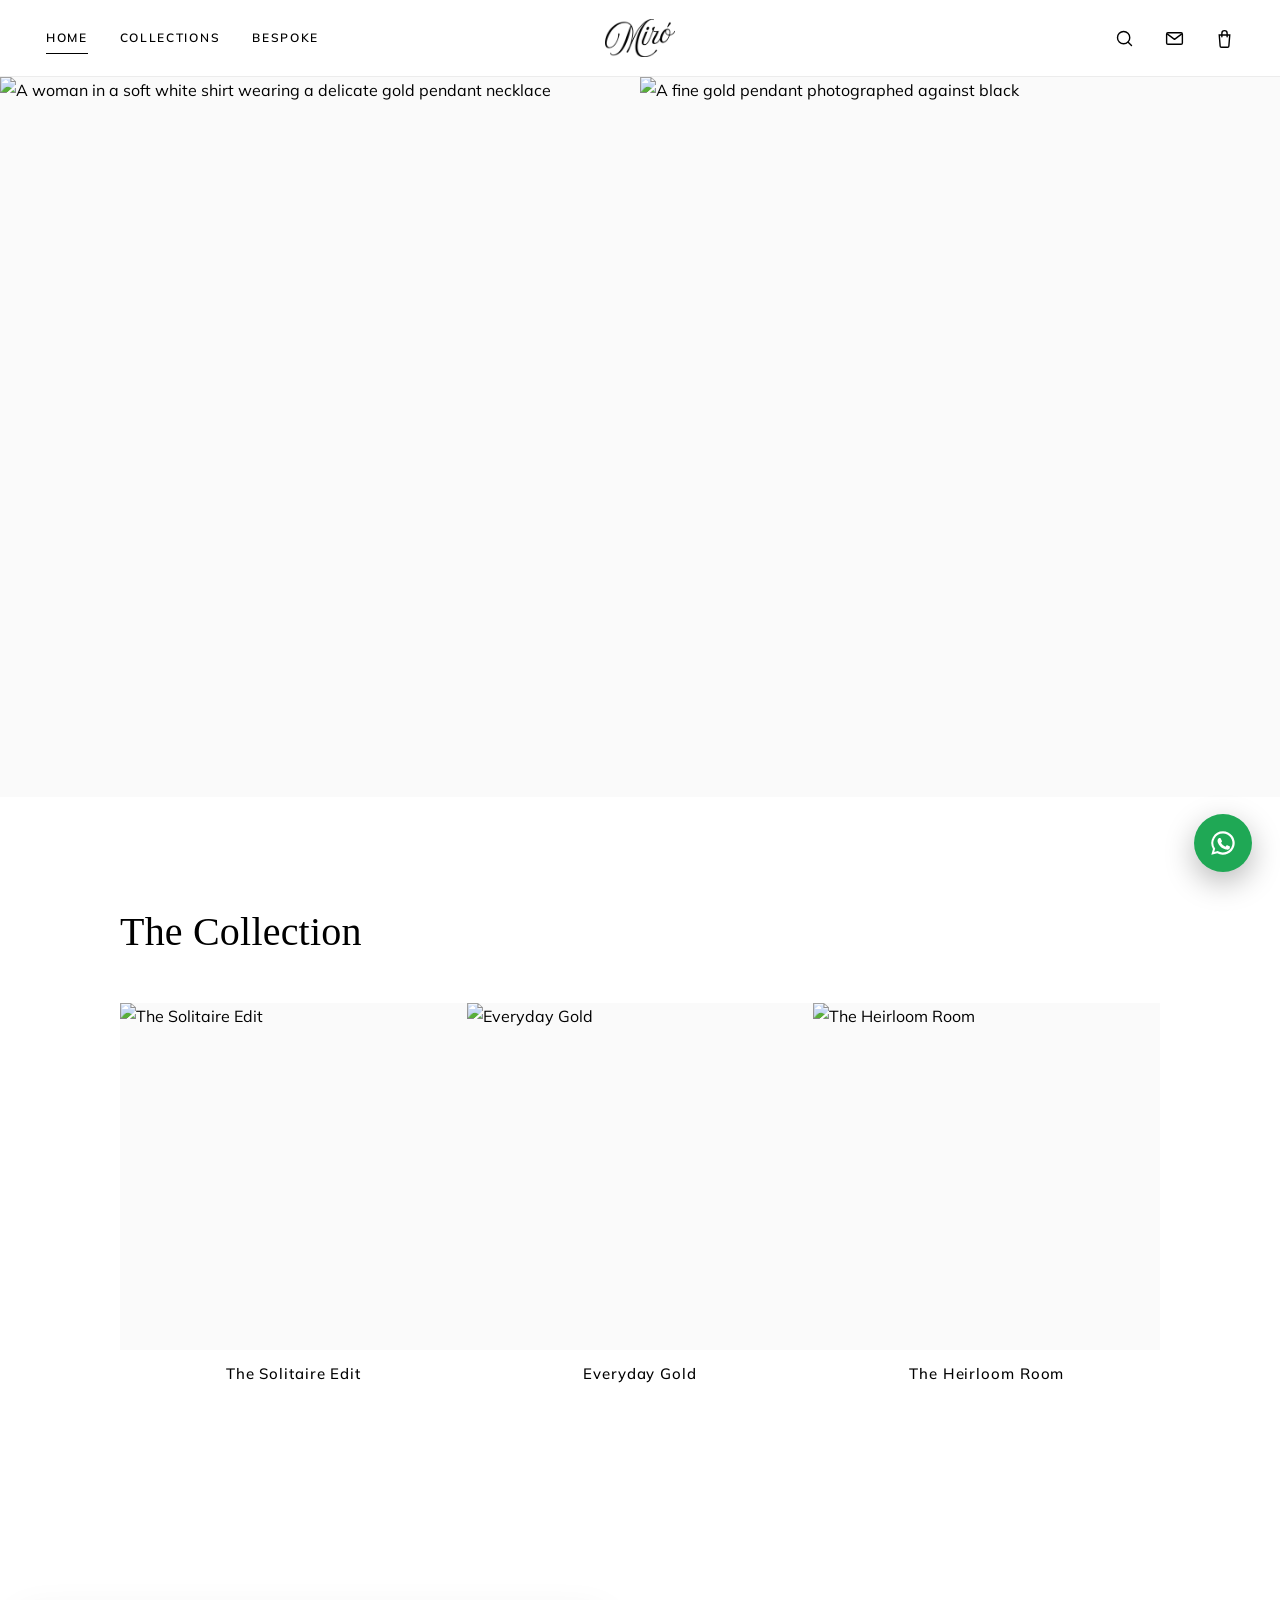
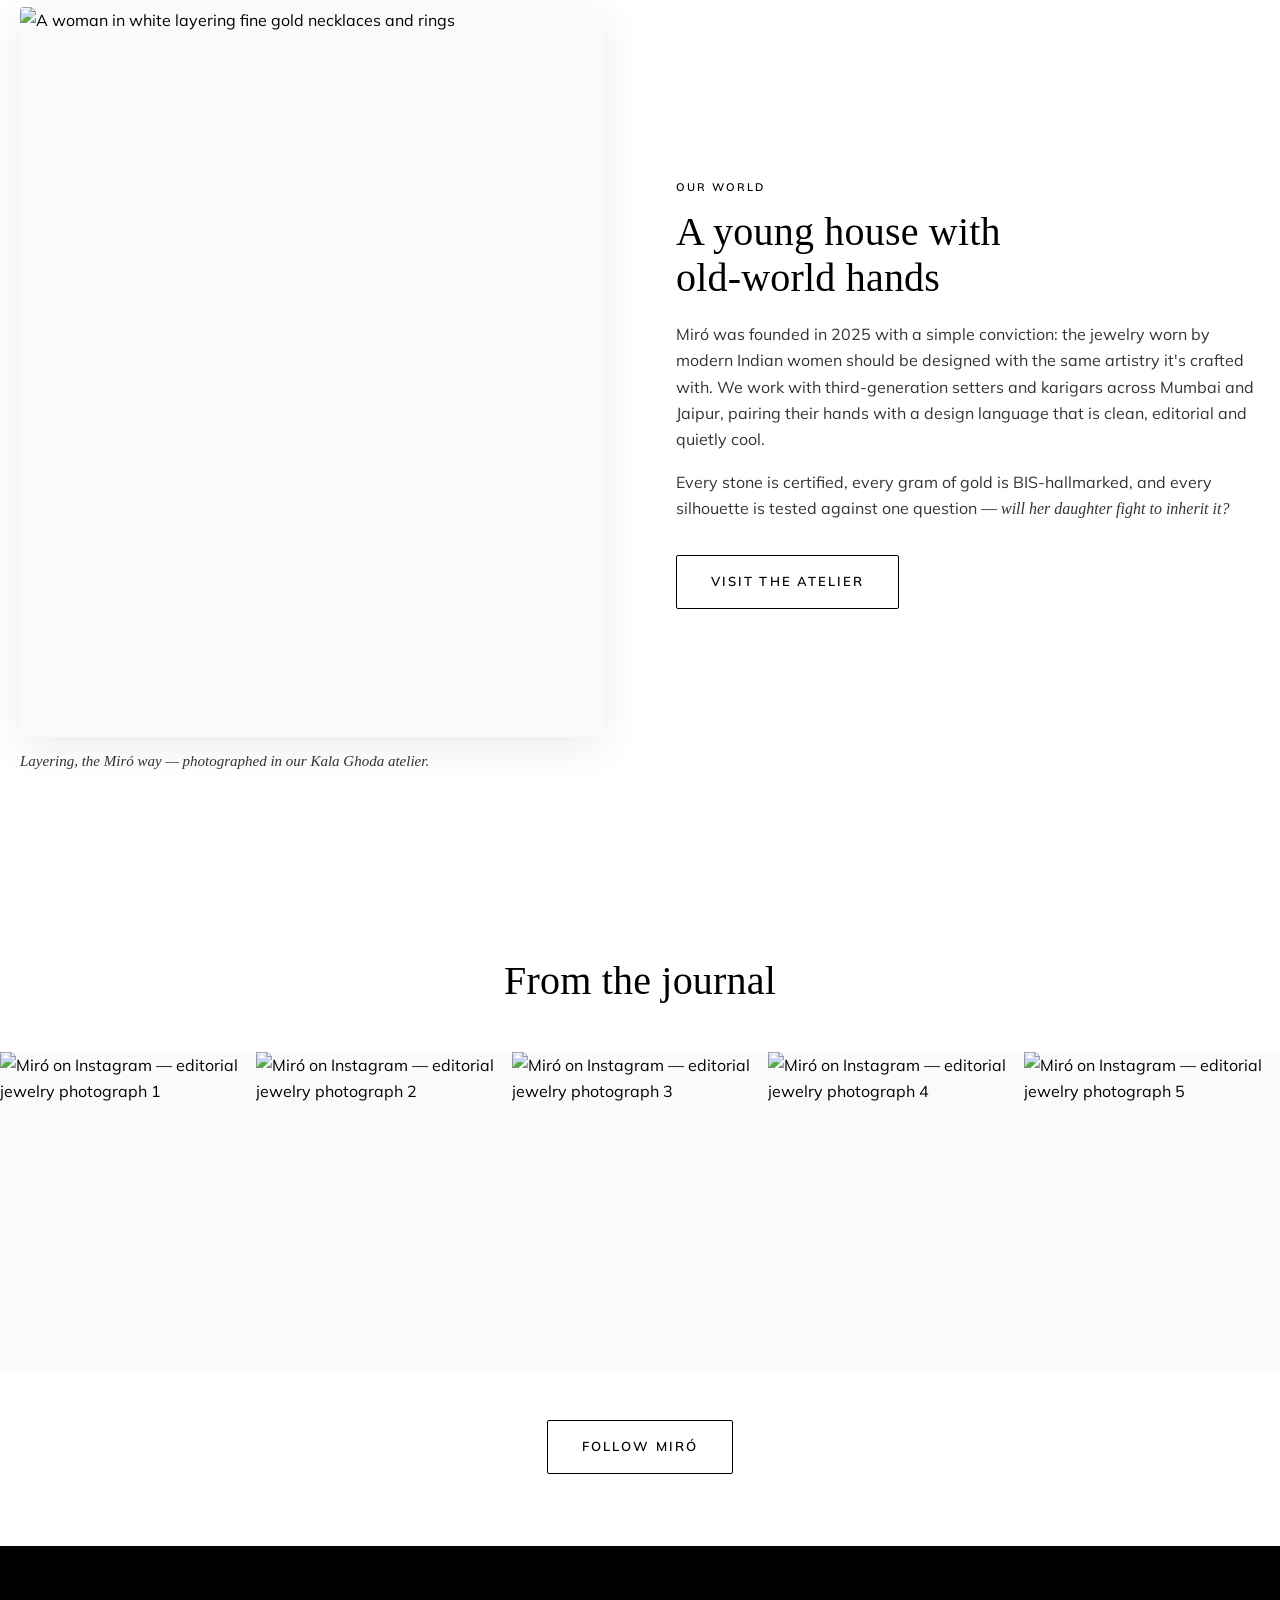
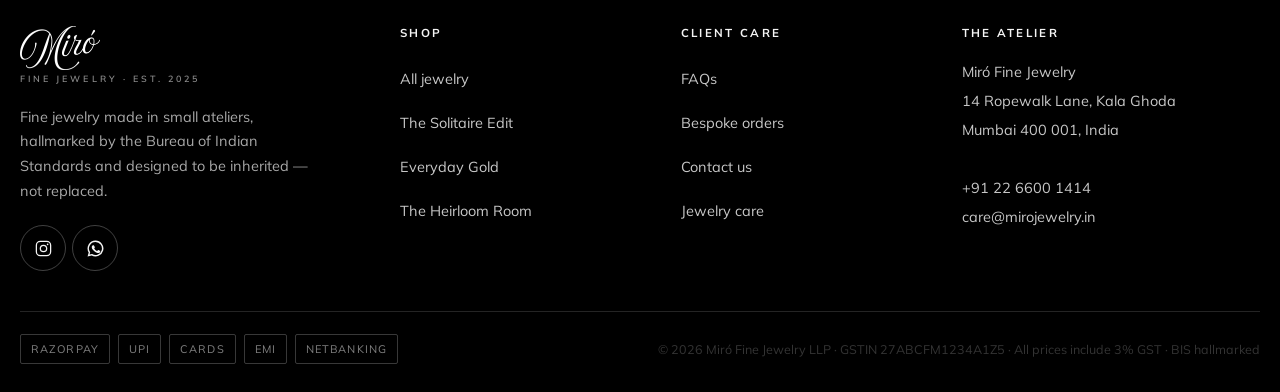
==== commit e4854171: "Back office: Diamond Inventory, journal links, publish to live site Client changes 2026-07-31.  - Di" ====
--- a/index.html
+++ b/index.html
@@ -85,13 +85,14 @@
       </div>
       <div class="insta js-instagram reveal"></div>
       <div class="text-center mt-6 reveal">
-        <a class="btn btn--outline" href="https://instagram.com/miro.finejewelry" target="_blank" rel="noopener">Follow Miró</a>
+        <a class="btn btn--outline js-follow-ig" href="https://www.instagram.com/mirofinejewelry" target="_blank" rel="noopener">Follow Miró</a>
       </div>
     </section>
 
   </main>
 
   <div id="site-chrome-bottom"></div>
+  <script src="assets/data/catalog.js"></script>
   <script src="assets/js/store.js"></script>
   <script src="assets/js/layout.js"></script>
   <script src="assets/js/home.js"></script>
--- a/assets/css/main.css
+++ b/assets/css/main.css
@@ -255,17 +255,9 @@
   grid-column: 2;
   display: inline-flex; flex-direction: column; align-items: center; gap: 1px; padding: 6px 10px;
 }
+/* Client feedback 2026-07-28: the wordmark stands alone — no "Fine Jewelry
+   · Est. 2025" strapline under it in the header. It still runs in the footer. */
 .site-header__logo .logo-mark { height: 30px; }
-.site-header__logo .logo-tag {
-  /* Hidden on the narrowest screens: the tagline is wider than the
-     wordmark and would push the bag icon off the right edge */
-  display: none;
-  font-size: 7.5px; letter-spacing: 0.28em; text-transform: uppercase;
-  color: var(--ink-soft); font-weight: 600; white-space: nowrap;
-}
-@media (min-width: 480px) {
-  .site-header__logo .logo-tag { display: block; }
-}
 .site-nav { display: none; grid-column: 1; justify-self: start; }
 .site-header__icons { grid-column: 3; justify-self: end; display: flex; align-items: center; gap: 2px; }
 .hamburger { grid-column: 1; justify-self: start; }
@@ -311,15 +303,6 @@
   .site-nav a:hover::after, .site-nav a[aria-current="page"]::after { transform: scaleX(1); }
   .site-nav a[aria-current="page"] { color: var(--raspberry); }
   .site-header__logo .logo-mark { height: 38px; }
-  .site-header__logo .logo-tag { font-size: 8.5px; }
-}
-
-/* Four nav items don't fit either 1fr column on a narrow desktop, which
-   drags the centred logo off-centre — tighten the links until there's room. */
-@media (min-width: 900px) and (max-width: 1199px) {
-  .site-nav { gap: 0; }
-  .site-nav a { padding: 12px 9px; font-size: 11.5px; letter-spacing: 0.1em; }
-  .site-nav a::after { left: 9px; right: 9px; }
 }
 
 /* ---------- Mobile drawer ---------- */
--- a/assets/css/home.css
+++ b/assets/css/home.css
@@ -35,12 +35,16 @@
 
 /* ---------- Featured collections — smaller, butted together,
      names in Avenir (client feedback) ---------- */
+/* Client feedback 2026-07-28: this trio must line up with the product grid
+   on the collections page. That page caps its .container at 1080px and the
+   container adds 20px of side padding, so the grid there is 1040px wide —
+   match it exactly here. */
 .collection-grid {
   grid-template-columns: repeat(3, 1fr);
-  gap: 0; max-width: 900px; margin-inline: auto;
+  gap: 0; max-width: 1040px; margin-inline: auto;
 }
-/* Heading sits on the same 900px band as the trio of images */
-.section-head--collection { max-width: 900px; margin-inline: auto; }
+/* Heading sits on the same band as the trio of images */
+.section-head--collection { max-width: 1040px; margin-inline: auto; }
 .ccard { display: block; }
 .ccard__media {
   display: block; overflow: hidden; border-radius: 0;
@@ -79,8 +83,11 @@
 }
 
 /* ---------- Instagram gallery — solid, gapless, full-bleed ---------- */
+/* Column count follows however many posts the back office published, so a
+   short journal still fills the row instead of leaving a gap. */
 .insta {
-  display: grid; grid-template-columns: repeat(2, 1fr); gap: 0;
+  display: grid; gap: 0;
+  grid-template-columns: repeat(min(var(--insta-cols, 5), 2), 1fr);
 }
 .insta a {
   position: relative; display: block; overflow: hidden;
@@ -103,4 +110,6 @@
   background: rgba(0, 0, 0, 0.45); color: var(--paper);
 }
 .insta__veil svg { width: 26px; height: 26px; }
-@media (min-width: 700px) { .insta { grid-template-columns: repeat(5, 1fr); } }
+@media (min-width: 700px) {
+  .insta { grid-template-columns: repeat(var(--insta-cols, 5), 1fr); }
+}
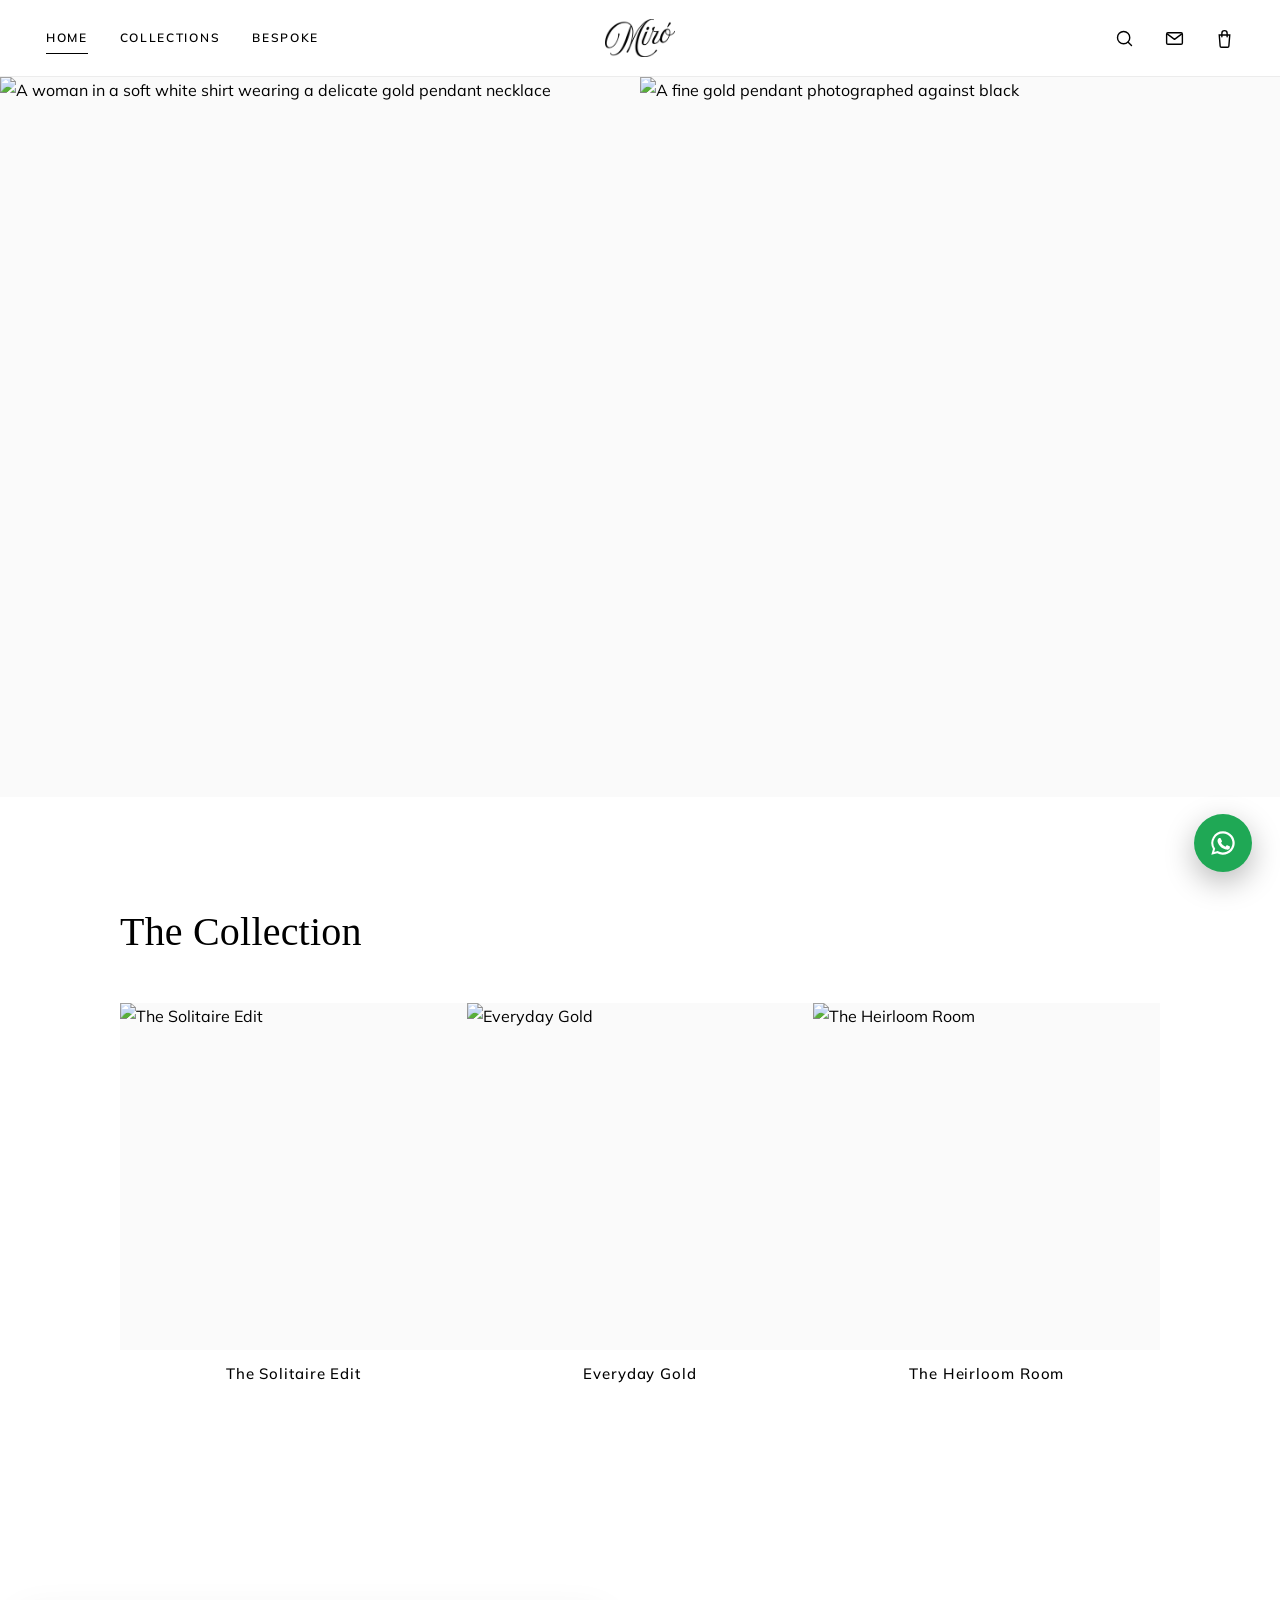
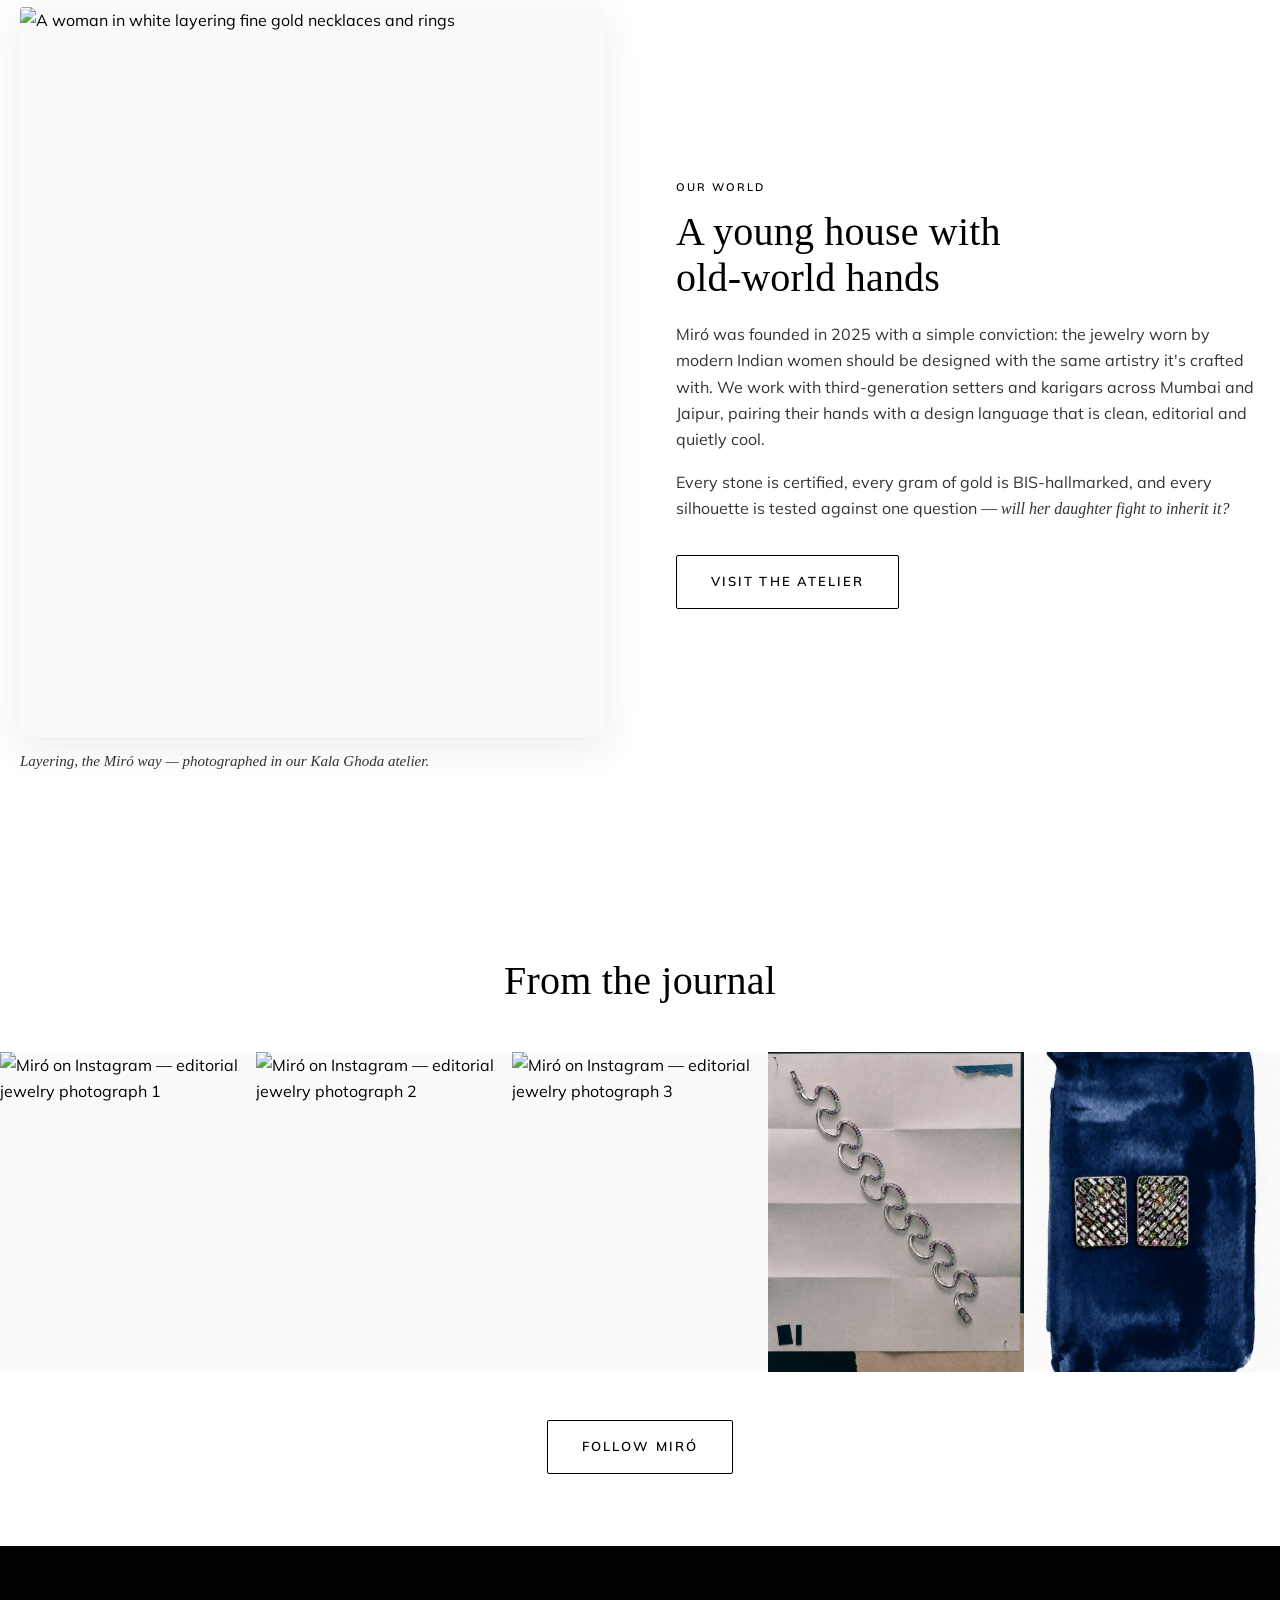
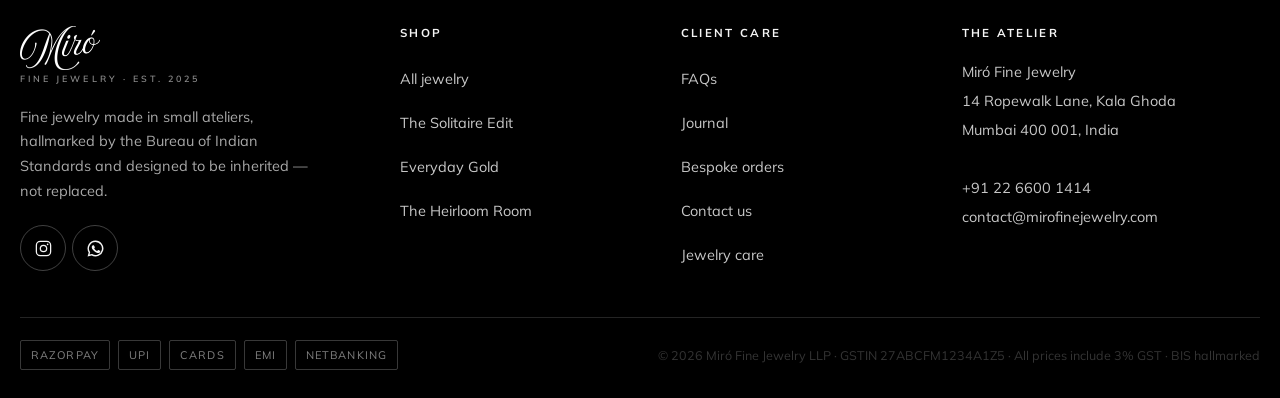
==== commit b36de7b8: "SEO: canonical, Open Graph, structured data, sitemap — and the contact@ address Every public page ge" ====
--- a/index.html
+++ b/index.html
@@ -5,6 +5,20 @@
   <meta name="viewport" content="width=device-width, initial-scale=1.0">
   <title>Miró Fine Jewelry — Luxury Jewelry, Made to be Inherited</title>
   <meta name="description" content="Miró is a fine jewelry house crafting BIS-hallmarked rings, earrings, necklaces and bracelets in small Indian ateliers. Certified diamonds, everyday gold and heirloom pieces.">
+  <!-- seo:social -->
+  <link rel="canonical" href="https://mirofinejewelry.com/">
+  <meta property="og:type" content="website">
+  <meta property="og:site_name" content="Miró Fine Jewelry">
+  <meta property="og:locale" content="en_IN">
+  <meta property="og:url" content="https://mirofinejewelry.com/">
+  <meta property="og:title" content="Miró Fine Jewelry — Luxury Jewelry, Made to be Inherited">
+  <meta property="og:description" content="Miró is a fine jewelry house crafting BIS-hallmarked rings, earrings, necklaces and bracelets in small Indian ateliers. Certified diamonds, everyday gold and heirloom pieces.">
+  <meta property="og:image" content="https://mirofinejewelry.com/assets/img/miro-og.png">
+  <meta property="og:image:alt" content="Miró Fine Jewelry">
+  <meta name="twitter:card" content="summary_large_image">
+  <meta name="twitter:title" content="Miró Fine Jewelry — Luxury Jewelry, Made to be Inherited">
+  <meta name="twitter:description" content="Miró is a fine jewelry house crafting BIS-hallmarked rings, earrings, necklaces and bracelets in small Indian ateliers. Certified diamonds, everyday gold and heirloom pieces.">
+  <meta name="twitter:image" content="https://mirofinejewelry.com/assets/img/miro-og.png">
   <link rel="preconnect" href="https://fonts.googleapis.com">
   <link rel="preconnect" href="https://fonts.gstatic.com" crossorigin>
   <link href="https://fonts.googleapis.com/css2?family=Mulish:wght@300;400;500;600;700&family=Monsieur+La+Doulaise&display=swap" rel="stylesheet">
@@ -12,6 +26,106 @@
   <link rel="stylesheet" href="assets/css/main.css">
   <link rel="stylesheet" href="assets/css/home.css">
   <script src="assets/js/analytics.js"></script>
+  <!-- seo:jsonld:entity -->
+  <script type="application/ld+json">
+{
+  "@context": "https://schema.org",
+  "@graph": [
+    {
+      "@type": "Organization",
+      "@id": "https://mirofinejewelry.com/#organization",
+      "name": "Miró Fine Jewelry",
+      "alternateName": "Miró",
+      "url": "https://mirofinejewelry.com/",
+      "logo": {
+        "@type": "ImageObject",
+        "url": "https://mirofinejewelry.com/assets/img/miro-logo.png",
+        "width": 1563,
+        "height": 1563
+      },
+      "image": "https://mirofinejewelry.com/assets/img/miro-og.png",
+      "description": "Miró is a fine jewelry house crafting BIS-hallmarked rings, earrings, necklaces and bracelets in small Indian ateliers, with certified diamonds and made-to-order commissions.",
+      "foundingDate": "2025",
+      "sameAs": [
+        "https://www.instagram.com/mirofinejewelry"
+      ],
+      "contactPoint": [
+        {
+          "@type": "ContactPoint",
+          "telephone": "+91-22-6600-1414",
+          "contactType": "customer service",
+          "email": "contact@mirofinejewelry.com",
+          "areaServed": "IN",
+          "availableLanguage": [
+            "en",
+            "hi"
+          ]
+        }
+      ]
+    },
+    {
+      "@type": "JewelryStore",
+      "@id": "https://mirofinejewelry.com/#store",
+      "name": "Miró Fine Jewelry — Kala Ghoda Atelier",
+      "url": "https://mirofinejewelry.com/",
+      "image": "https://mirofinejewelry.com/assets/img/miro-og.png",
+      "parentOrganization": {
+        "@id": "https://mirofinejewelry.com/#organization"
+      },
+      "telephone": "+91-22-6600-1414",
+      "email": "contact@mirofinejewelry.com",
+      "priceRange": "₹₹₹",
+      "currenciesAccepted": "INR",
+      "paymentAccepted": "UPI, Credit Card, Debit Card, Net Banking",
+      "address": {
+        "@type": "PostalAddress",
+        "streetAddress": "14 Ropewalk Lane, Kala Ghoda",
+        "addressLocality": "Mumbai",
+        "addressRegion": "Maharashtra",
+        "postalCode": "400001",
+        "addressCountry": "IN"
+      },
+      "geo": {
+        "@type": "GeoCoordinates",
+        "latitude": 18.9276,
+        "longitude": 72.8326
+      },
+      "openingHoursSpecification": [
+        {
+          "@type": "OpeningHoursSpecification",
+          "dayOfWeek": [
+            "Tuesday",
+            "Wednesday",
+            "Thursday",
+            "Friday",
+            "Saturday",
+            "Sunday"
+          ],
+          "opens": "11:00",
+          "closes": "19:30"
+        }
+      ],
+      "areaServed": {
+        "@type": "Country",
+        "name": "India"
+      },
+      "sameAs": [
+        "https://www.instagram.com/mirofinejewelry"
+      ]
+    },
+    {
+      "@type": "WebSite",
+      "@id": "https://mirofinejewelry.com/#website",
+      "url": "https://mirofinejewelry.com/",
+      "name": "Miró Fine Jewelry",
+      "inLanguage": "en-IN",
+      "publisher": {
+        "@id": "https://mirofinejewelry.com/#organization"
+      }
+    }
+  ]
+}
+  </script>
 </head>
 <body data-page="home">
   <a class="skip-link" href="#main">Skip to content</a>
